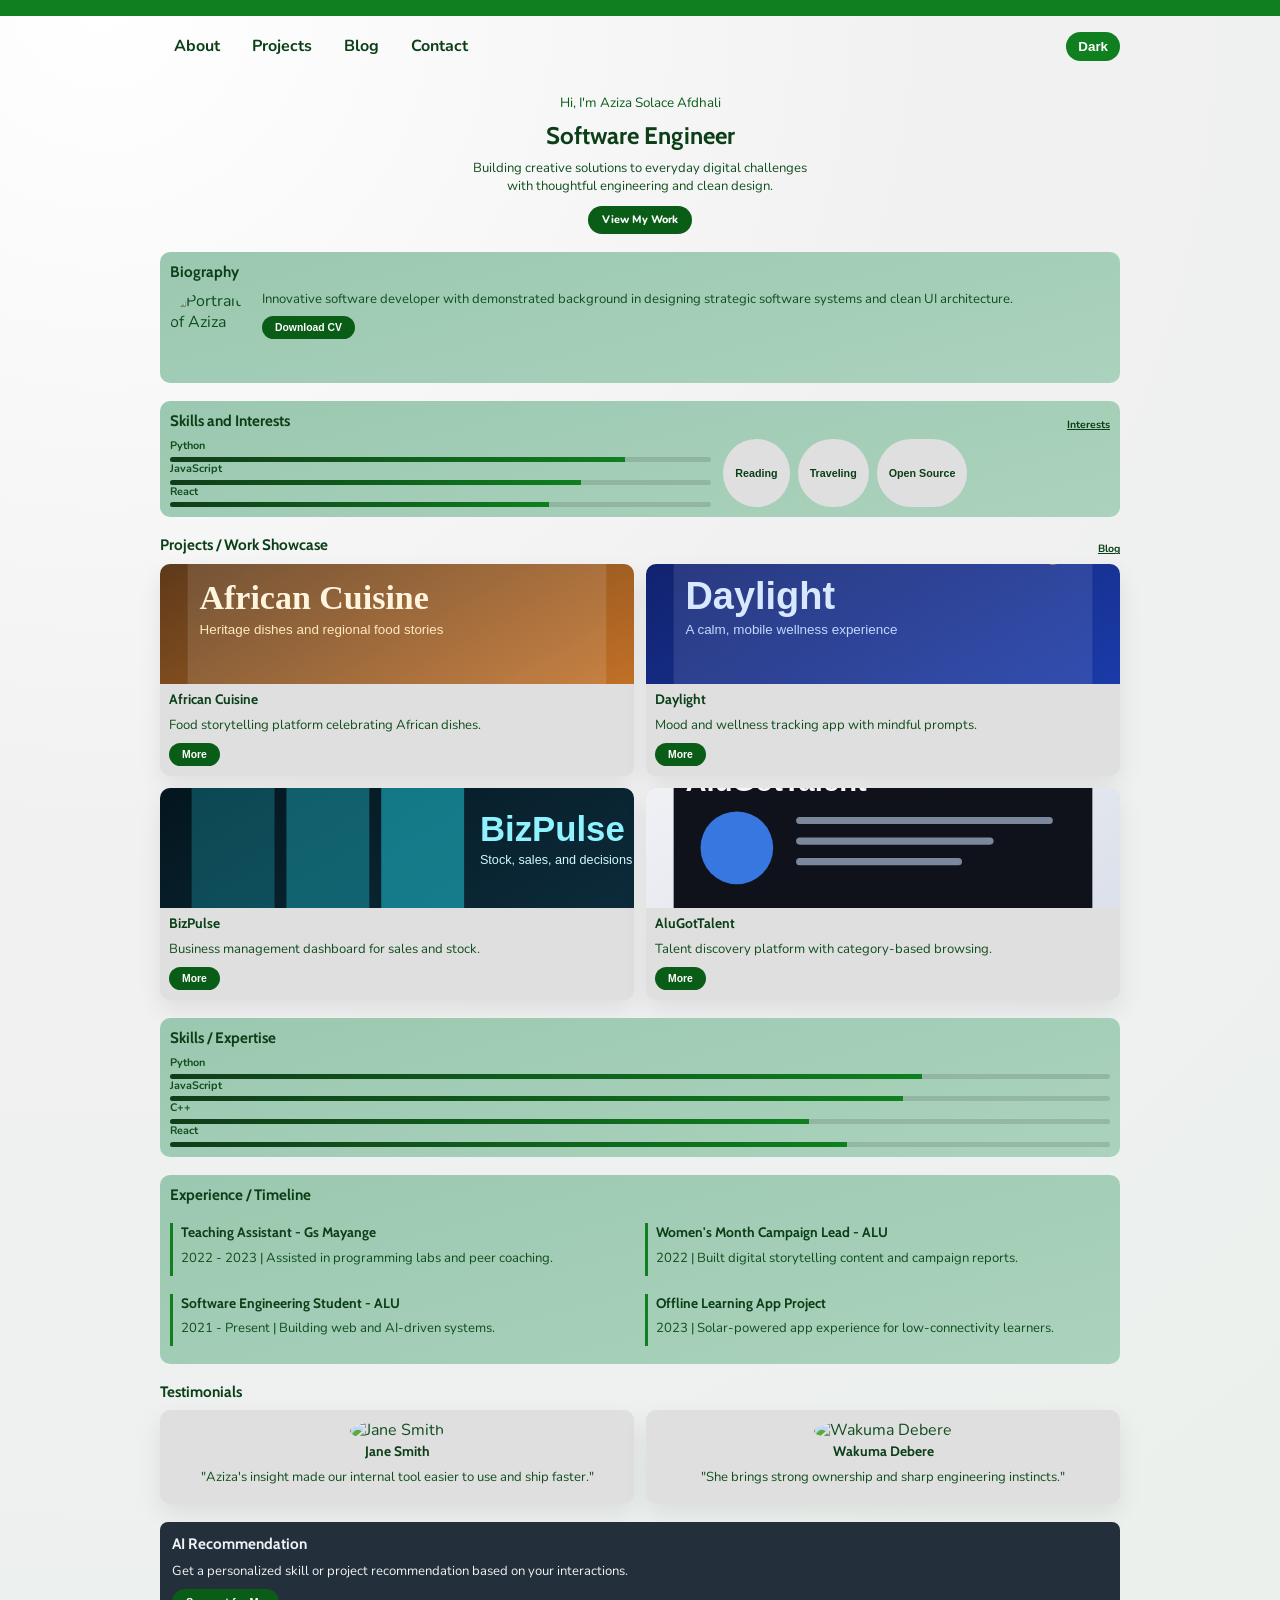
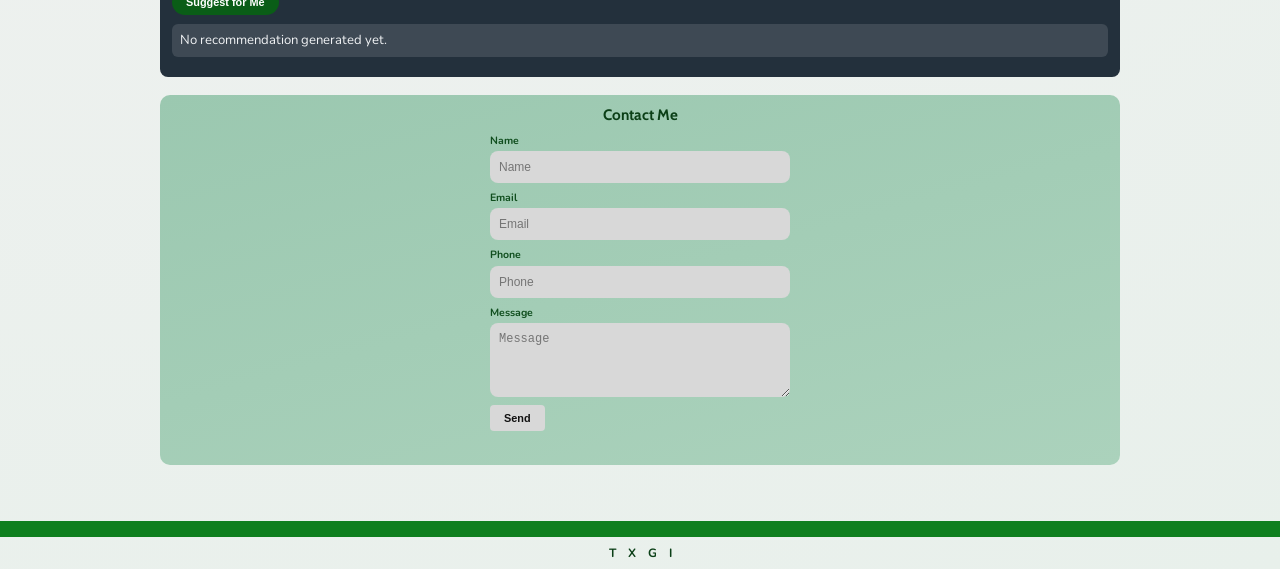
==== index.html @ 81687299 "initial commit" ====
<!DOCTYPE html>
<html lang="en">
<head>
	<meta charset="UTF-8" />
	<meta name="viewport" content="width=device-width, initial-scale=1.0" />
	<meta name="description" content="Aziza Solace Afdhali - software engineer portfolio with projects, skills, timeline, testimonials and AI recommendations." />
	<meta name="keywords" content="portfolio, software engineer, projects, web developer, AI recommendation" />
	<meta name="author" content="Aziza Solace Afdhali" />
	<title>Aziza Solace Afdhali | Portfolio</title>
	<link rel="preconnect" href="https://fonts.googleapis.com" />
	<link rel="preconnect" href="https://fonts.gstatic.com" crossorigin />
	<link href="https://fonts.googleapis.com/css2?family=Nunito:wght@400;600;700;800&family=Cabin:wght@500;600;700&display=swap" rel="stylesheet" />
	<link rel="stylesheet" href="style.css" />
</head>
<body>
	<a class="skip-link" href="#main-content">Skip to main content</a>

	<header class="top-header" id="top">
		<div class="top-header__bar"></div>
		<div class="top-header__controls container">
			<button class="menu-button" id="menuButton" aria-label="Open navigation menu">
				<span></span><span></span><span></span>
			</button>

			<nav class="site-nav" id="siteNav" aria-label="Primary navigation">
				<a href="#about">About</a>
				<a href="#projects">Projects</a>
				<a href="blog.html">Blog</a>
				<a href="#contact">Contact</a>
			</nav>

			<button class="theme-toggle" id="themeToggle" aria-label="Toggle dark and light mode">Theme</button>
		</div>
	</header>

	<main id="main-content" class="container page-content">
		<section class="hero reveal" id="about" aria-labelledby="hero-title">
			<p class="hero__intro">Hi, I'm Aziza Solace Afdhali</p>
			<h1 id="hero-title">Software Engineer</h1>
			<p class="hero__description">Building creative solutions to everyday digital challenges with thoughtful engineering and clean design.</p>
			<a href="#projects" class="pill-btn">View My Work</a>
		</section>

		<section class="bio-card reveal" aria-labelledby="bio-title">
			<h2 id="bio-title">Biography</h2>
			<div class="bio-card__content">
				<img src="https://images.unsplash.com/photo-1534528741775-53994a69daeb?auto=format&fit=crop&w=220&q=70" width="82" height="82" loading="lazy" alt="Portrait of Aziza" />
				<div>
					<p>Innovative software developer with demonstrated background in designing strategic software systems and clean UI architecture.</p>
					<button class="pill-btn small">Download CV</button>
				</div>
			</div>
		</section>

		<section class="skills-interests reveal" aria-labelledby="skills-title">
			<div class="section-head">
				<h2 id="skills-title">Skills and Interests</h2>
				<a href="#ai-recommendation">Interests</a>
			</div>
			<div class="columns">
				<div class="skills-list">
					<article class="skill-row">
						<p>Python</p>
						<div class="bar"><span style="width: 84%"></span></div>
					</article>
					<article class="skill-row">
						<p>JavaScript</p>
						<div class="bar"><span style="width: 76%"></span></div>
					</article>
					<article class="skill-row">
						<p>React</p>
						<div class="bar"><span style="width: 70%"></span></div>
					</article>
				</div>
				<div class="interest-chips" id="interestChips">
					<button class="chip" data-interest="Reading">Reading</button>
					<button class="chip" data-interest="Traveling">Traveling</button>
					<button class="chip" data-interest="Open Source">Open Source</button>
				</div>
			</div>
		</section>

		<section class="projects reveal" id="projects" aria-labelledby="projects-title">
			<div class="section-head">
				<h2 id="projects-title">Projects / Work Showcase</h2>
				<a href="blog.html">Blog</a>
			</div>

			<div class="project-grid">
				<article class="project-card" data-project="African Cuisine" data-stack="HTML, CSS, Embedded Media" data-detail="A culturally rich food discovery experience with featured dishes, regional stories, and video-guided cooking content.">
					<img src="images/african-cuisine.svg" loading="lazy" width="420" height="210" alt="African Cuisine project preview" />
					<h3>African Cuisine</h3>
					<p>Food storytelling platform celebrating African dishes.</p>
					<button class="pill-btn small details-trigger">More</button>
				</article>

				<article class="project-card" data-project="Daylight" data-stack="Flutter, Mobile UI, Wellness" data-detail="A mental wellness mobile experience with mood check-ins, guided breathing tips, and calming habit prompts.">
					<img src="images/daylight.svg" loading="lazy" width="420" height="210" alt="Daylight project preview" />
					<h3>Daylight</h3>
					<p>Mood and wellness tracking app with mindful prompts.</p>
					<button class="pill-btn small details-trigger">More</button>
				</article>

				<article class="project-card" data-project="BizPulse" data-stack="React, Dashboard UX, Business Insights" data-detail="A smart operations dashboard for stock, sales, and performance decisions with a bold conversational interface.">
					<img src="images/bizpulse.svg" loading="lazy" width="420" height="210" alt="BizPulse project preview" />
					<h3>BizPulse</h3>
					<p>Business management dashboard for sales and stock.</p>
					<button class="pill-btn small details-trigger">More</button>
				</article>

				<article class="project-card" data-project="AluGotTalent" data-stack="JavaScript, Community Platform, Media" data-detail="A talent showcase web app for discovering performers, filtering by category, and managing participant highlights.">
					<img src="images/alugottalent.svg" loading="lazy" width="420" height="210" alt="AluGotTalent project preview" />
					<h3>AluGotTalent</h3>
					<p>Talent discovery platform with category-based browsing.</p>
					<button class="pill-btn small details-trigger">More</button>
				</article>
			</div>
		</section>

		<section class="skills-interests reveal" aria-labelledby="expertise-title">
			<h2 id="expertise-title">Skills / Expertise</h2>
			<div class="skills-list compact">
				<article class="skill-row"><p>Python</p><div class="bar"><span style="width: 80%"></span></div></article>
				<article class="skill-row"><p>JavaScript</p><div class="bar"><span style="width: 78%"></span></div></article>
				<article class="skill-row"><p>C++</p><div class="bar"><span style="width: 68%"></span></div></article>
				<article class="skill-row"><p>React</p><div class="bar"><span style="width: 72%"></span></div></article>
			</div>
		</section>

		<section class="timeline reveal" aria-labelledby="timeline-title">
			<div class="section-head">
				<h2 id="timeline-title">Experience / Timeline</h2>
			</div>
			<article>
				<h3>Teaching Assistant - Gs Mayange</h3>
				<p>2022 - 2023 | Assisted in programming labs and peer coaching.</p>
			</article>
			<article>
				<h3>Women's Month Campaign Lead - ALU</h3>
				<p>2022 | Built digital storytelling content and campaign reports.</p>
			</article>
			<article>
				<h3>Software Engineering Student - ALU</h3>
				<p>2021 - Present | Building web and AI-driven systems.</p>
			</article>
			<article>
				<h3>Offline Learning App Project</h3>
				<p>2023 | Solar-powered app experience for low-connectivity learners.</p>
			</article>
		</section>

		<section class="testimonials reveal" aria-labelledby="testimonials-title">
			<div class="section-head">
				<h2 id="testimonials-title">Testimonials</h2>
			</div>
			<div class="testimonial-grid">
				<article class="testimonial-card">
					<img src="https://images.unsplash.com/photo-1544005313-94ddf0286df2?auto=format&fit=crop&w=110&q=70" width="68" height="68" loading="lazy" alt="Jane Smith" />
					<h3>Jane Smith</h3>
					<p>"Aziza's insight made our internal tool easier to use and ship faster."</p>
				</article>
				<article class="testimonial-card">
					<img src="https://images.unsplash.com/photo-1500648767791-00dcc994a43e?auto=format&fit=crop&w=110&q=70" width="68" height="68" loading="lazy" alt="Wakuma Debere" />
					<h3>Wakuma Debere</h3>
					<p>"She brings strong ownership and sharp engineering instincts."</p>
				</article>
			</div>
		</section>

		<section class="ai-box reveal" id="ai-recommendation" aria-labelledby="ai-title">
			<h2 id="ai-title">AI Recommendation</h2>
			<p>Get a personalized skill or project recommendation based on your interactions.</p>
			<button class="pill-btn" id="aiSuggestBtn">Suggest for Me</button>
			<p id="aiOutput" class="ai-output" aria-live="polite">No recommendation generated yet.</p>
		</section>

		<section class="contact reveal" id="contact" aria-labelledby="contact-title">
			<h2 id="contact-title">Contact Me</h2>
			<form class="contact-form" id="contactForm" novalidate>
				<label>
					<span>Name</span>
					<input type="text" name="name" placeholder="Name" required />
				</label>
				<label>
					<span>Email</span>
					<input type="email" name="email" placeholder="Email" required />
				</label>
				<label>
					<span>Phone</span>
					<input type="tel" name="phone" placeholder="Phone" required />
				</label>
				<label>
					<span>Message</span>
					<textarea name="message" rows="4" placeholder="Message" required></textarea>
				</label>
				<button type="submit" class="pill-btn send">Send</button>
				<p class="form-feedback" id="formFeedback" aria-live="polite"></p>
			</form>
		</section>
	</main>

	<footer class="site-footer">
		<div class="site-footer__bar"></div>
		<div class="site-footer__links" aria-label="Social links">
			<a href="#" aria-label="TikTok">T</a>
			<a href="#" aria-label="X">X</a>
			<a href="#" aria-label="GitHub">G</a>
			<a href="#" aria-label="Instagram">I</a>
		</div>
	</footer>

	<dialog id="projectModal" class="project-modal" aria-labelledby="modalTitle">
		<button id="closeModal" class="close-modal" aria-label="Close details">Close</button>
		<h3 id="modalTitle"></h3>
		<p id="modalStack"></p>
		<p id="modalDetail"></p>
	</dialog>

	<script src="script.js" defer></script>
</body>
</html>
---- style.css ----
:root {
	--bg: #f1f1f1;
	--panel: #9bc8b0;
	--panel-soft: #dfdfdf;
	--text: #104e1e;
	--text-strong: #0b3f17;
	--brand: #0f7f1f;
	--brand-dark: #0a5d17;
	--line: #c4c4c4;
	--shadow: 0 10px 24px rgba(0, 0, 0, 0.08);
}

body[data-theme="dark"] {
	--bg: #16211b;
	--panel: #234534;
	--panel-soft: #1f2d25;
	--text: #cce8d6;
	--text-strong: #edfff3;
	--brand: #43bb5a;
	--brand-dark: #2a9540;
	--line: #436050;
	--shadow: 0 12px 28px rgba(0, 0, 0, 0.45);
}

* {
	box-sizing: border-box;
}

html,
body {
	margin: 0;
	padding: 0;
}

body {
	font-family: "Nunito", sans-serif;
	background: radial-gradient(circle at 8% 0%, #ffffff 0%, var(--bg) 34%, #e8f0eb 100%);
	color: var(--text);
	line-height: 1.35;
	min-height: 100vh;
}

.container {
	width: min(100%, 980px);
	margin: 0 auto;
	padding: 0 10px;
}

.skip-link {
	position: absolute;
	top: -40px;
	left: 10px;
	background: #fff;
	color: #000;
	padding: 8px;
	z-index: 20;
}

.skip-link:focus {
	top: 10px;
}

.top-header__bar,
.site-footer__bar {
	height: 16px;
	background: var(--brand);
}

.top-header__controls {
	display: flex;
	align-items: center;
	justify-content: space-between;
	padding-top: 6px;
}

.menu-button {
	background: transparent;
	border: 0;
	cursor: pointer;
	padding: 6px;
}

.menu-button span {
	display: block;
	width: 16px;
	height: 2px;
	background: var(--text-strong);
	margin: 3px 0;
	transition: transform 220ms ease;
}

.site-nav {
	position: absolute;
	top: 52px;
	left: 10px;
	display: grid;
	background: var(--panel-soft);
	border-radius: 10px;
	box-shadow: var(--shadow);
	overflow: hidden;
	transform: scaleY(0);
	transform-origin: top;
	opacity: 0;
	transition: 220ms ease;
	z-index: 10;
}

.site-nav.open {
	transform: scaleY(1);
	opacity: 1;
}

.site-nav a {
	color: var(--text-strong);
	text-decoration: none;
	padding: 10px 14px;
	font-weight: 700;
}

.site-nav a:hover {
	background: rgba(15, 127, 31, 0.15);
}

.theme-toggle {
	border: 0;
	background: var(--brand);
	color: #fff;
	border-radius: 999px;
	padding: 7px 12px;
	font-weight: 700;
	cursor: pointer;
}

.page-content {
	padding: 14px 10px 20px;
}

.hero,
.bio-card,
.skills-interests,
.projects,
.timeline,
.testimonials,
.ai-box,
.contact,
.blog-list,
.code-block,
.comment-area {
	margin-bottom: 18px;
}

h1,
h2,
h3 {
	font-family: "Cabin", sans-serif;
	margin: 0 0 8px;
	color: var(--text-strong);
}

h1 {
	font-size: 1.2rem;
	text-align: center;
}

h2 {
	font-size: 0.95rem;
}

h3 {
	font-size: 0.86rem;
}

p {
	margin: 0 0 8px;
	font-size: 0.74rem;
}

.hero {
	text-align: center;
	margin-top: 12px;
}

.hero__intro {
	color: var(--brand-dark);
	font-size: 0.84rem;
}

.hero__description {
	max-width: 360px;
	margin: 0 auto 10px;
}

.pill-btn {
	border: 0;
	background: var(--brand-dark);
	color: #fff;
	border-radius: 999px;
	padding: 7px 14px;
	font-size: 0.68rem;
	font-weight: 800;
	text-decoration: none;
	display: inline-flex;
	cursor: pointer;
	transition: transform 180ms ease, background-color 180ms ease;
}

.pill-btn.small {
	padding: 6px 13px;
	font-size: 0.65rem;
}

.pill-btn:hover {
	transform: translateY(-2px);
	background: var(--brand);
}

.bio-card,
.skills-interests,
.timeline,
.contact {
	background: linear-gradient(165deg, var(--panel) 0%, #abd2bc 100%);
	border-radius: 10px;
	padding: 10px;
}

.bio-card__content {
	display: grid;
	grid-template-columns: 82px 1fr;
	gap: 10px;
}

.bio-card img {
	border-radius: 50%;
	object-fit: cover;
}

.section-head {
	display: flex;
	justify-content: space-between;
	align-items: center;
	gap: 8px;
}

.section-head a {
	color: var(--text-strong);
	font-size: 0.66rem;
	font-weight: 700;
}

.columns {
	display: grid;
	gap: 12px;
}

.skill-row p {
	margin-bottom: 3px;
	font-size: 0.68rem;
	font-weight: 700;
}

.bar {
	width: 100%;
	height: 5px;
	border-radius: 20px;
	background: rgba(0, 0, 0, 0.12);
	overflow: hidden;
}

.bar span {
	display: block;
	height: 100%;
	background: linear-gradient(90deg, #113d1a 0%, var(--brand) 100%);
}

.interest-chips {
	display: flex;
	flex-wrap: wrap;
	gap: 8px;
}

.chip {
	border: 0;
	border-radius: 999px;
	padding: 6px 12px;
	background: var(--panel-soft);
	color: var(--text-strong);
	font-weight: 700;
	font-size: 0.67rem;
	cursor: pointer;
}

.chip.active,
.chip:hover {
	background: var(--brand);
	color: #fff;
}

.project-grid,
.testimonial-grid {
	display: grid;
	gap: 12px;
}

.project-card,
.testimonial-card,
.blog-card {
	background: var(--panel-soft);
	border-radius: 10px;
	box-shadow: var(--shadow);
	overflow: hidden;
	transition: transform 190ms ease, box-shadow 190ms ease;
}

.project-card:hover,
.testimonial-card:hover,
.blog-card:hover {
	transform: translateY(-4px);
	box-shadow: 0 14px 24px rgba(0, 0, 0, 0.15);
}

.project-card img,
.blog-card img {
	width: 100%;
	height: 120px;
	object-fit: cover;
}

.project-card h3,
.project-card p,
.project-card .details-trigger,
.testimonial-card h3,
.testimonial-card p,
.blog-card h2,
.blog-card p,
.blog-card small,
.blog-card button {
	margin-left: 9px;
	margin-right: 9px;
}

.project-card .details-trigger,
.blog-card button {
	margin-bottom: 10px;
}

.timeline article {
	border-left: 3px solid var(--brand);
	padding-left: 8px;
	margin-bottom: 8px;
}

.testimonial-card {
	text-align: center;
	padding: 10px;
}

.testimonial-card img {
	border-radius: 50%;
	object-fit: cover;
}

.ai-box {
	background: #23303c;
	color: #f4f5f6;
	border-radius: 8px;
	padding: 12px;
}

.ai-box h2,
.ai-box p {
	color: #f0f2f4;
}

.ai-output {
	margin-top: 9px;
	padding: 8px;
	background: rgba(255, 255, 255, 0.12);
	border-radius: 6px;
}

.contact h2 {
	text-align: center;
}

.contact-form {
	width: min(100%, 300px);
	margin: 0 auto;
}

.contact-form label {
	display: grid;
	gap: 3px;
	margin-bottom: 8px;
}

.contact-form span {
	font-size: 0.66rem;
	font-weight: 700;
}

.contact-form input,
.contact-form textarea,
.comment-area textarea {
	border: 0;
	border-radius: 8px;
	background: #d8d8d8;
	color: #223;
	padding: 9px;
	font-size: 0.75rem;
}

.contact-form .send {
	background: #d8d8d8;
	color: #111;
	border-radius: 4px;
	justify-self: center;
}

.form-feedback {
	font-size: 0.68rem;
	text-align: center;
	min-height: 16px;
}

.site-footer {
	margin-top: 8px;
}

.site-footer__links {
	display: flex;
	justify-content: center;
	gap: 12px;
	padding: 8px;
}

.site-footer__links a {
	color: var(--text-strong);
	text-decoration: none;
	font-weight: 700;
	font-size: 0.75rem;
}

.project-modal {
	border: 0;
	border-radius: 10px;
	width: min(90vw, 420px);
	padding: 16px;
	color: #193023;
}

.project-modal::backdrop {
	background: rgba(0, 0, 0, 0.5);
	backdrop-filter: blur(2px);
}

.close-modal {
	border: 0;
	border-radius: 999px;
	padding: 6px 10px;
	background: var(--brand);
	color: #fff;
	cursor: pointer;
	margin-bottom: 10px;
}

.reveal {
	opacity: 0;
	transform: translateY(16px);
	transition: opacity 500ms ease, transform 500ms ease;
}

.reveal.visible {
	opacity: 1;
	transform: translateY(0);
}

.blog-main h1 {
	margin: 8px 0 12px;
	color: var(--brand-dark);
}

.blog-card {
	display: grid;
	grid-template-columns: 76px 1fr;
	align-items: center;
	gap: 8px;
	padding: 6px;
}

.blog-card img {
	height: 76px;
	border-radius: 6px;
}

.blog-card h2 {
	font-size: 0.98rem;
	margin: 0 0 4px;
}

.blog-card small {
	display: block;
	margin-bottom: 6px;
}

.code-block {
	background: #23303c;
	color: #e9eef3;
	border-radius: 6px;
	padding: 12px;
	text-align: center;
}

.comment-area textarea {
	width: 100%;
	background: #97c99f;
}

.visually-hidden {
	position: absolute;
	width: 1px;
	height: 1px;
	margin: -1px;
	border: 0;
	padding: 0;
	clip: rect(0 0 0 0);
	overflow: hidden;
}

@media (min-width: 700px) {
	.top-header__controls {
		padding-top: 10px;
	}

	.menu-button {
		display: none;
	}

	.site-nav {
		position: static;
		display: flex;
		gap: 4px;
		transform: none;
		opacity: 1;
		box-shadow: none;
		background: transparent;
	}

	.columns {
		grid-template-columns: 1.4fr 1fr;
	}

	.project-grid,
	.testimonial-grid {
		grid-template-columns: repeat(2, minmax(0, 1fr));
	}

	.timeline {
		display: grid;
		grid-template-columns: repeat(2, minmax(0, 1fr));
		gap: 10px;
	}

	.timeline .section-head {
		grid-column: 1 / -1;
	}

	.blog-card {
		grid-template-columns: 140px 1fr;
		gap: 14px;
	}

	.blog-card img {
		height: 110px;
	}
}

@media (min-width: 1020px) {
	h1 {
		font-size: 1.5rem;
	}

	p {
		font-size: 0.82rem;
	}

	.page-content {
		padding-bottom: 30px;
	}
}
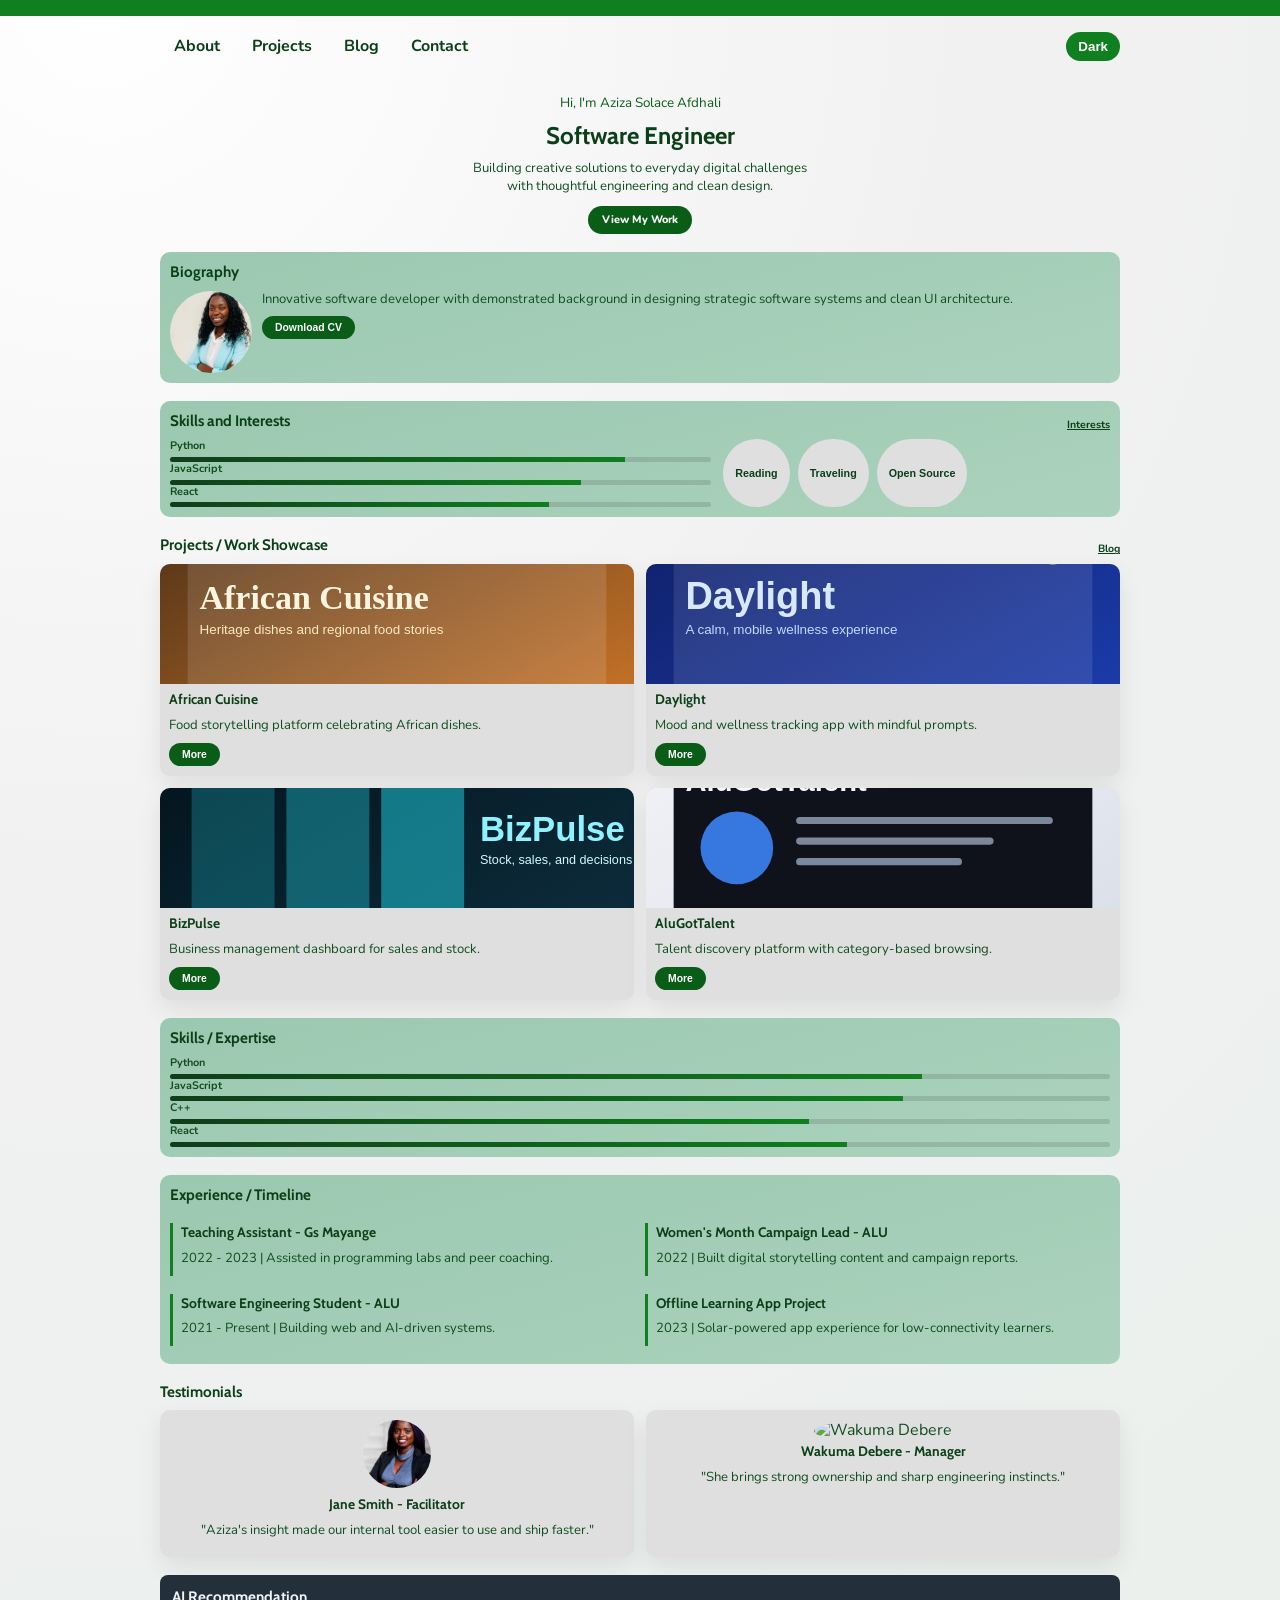
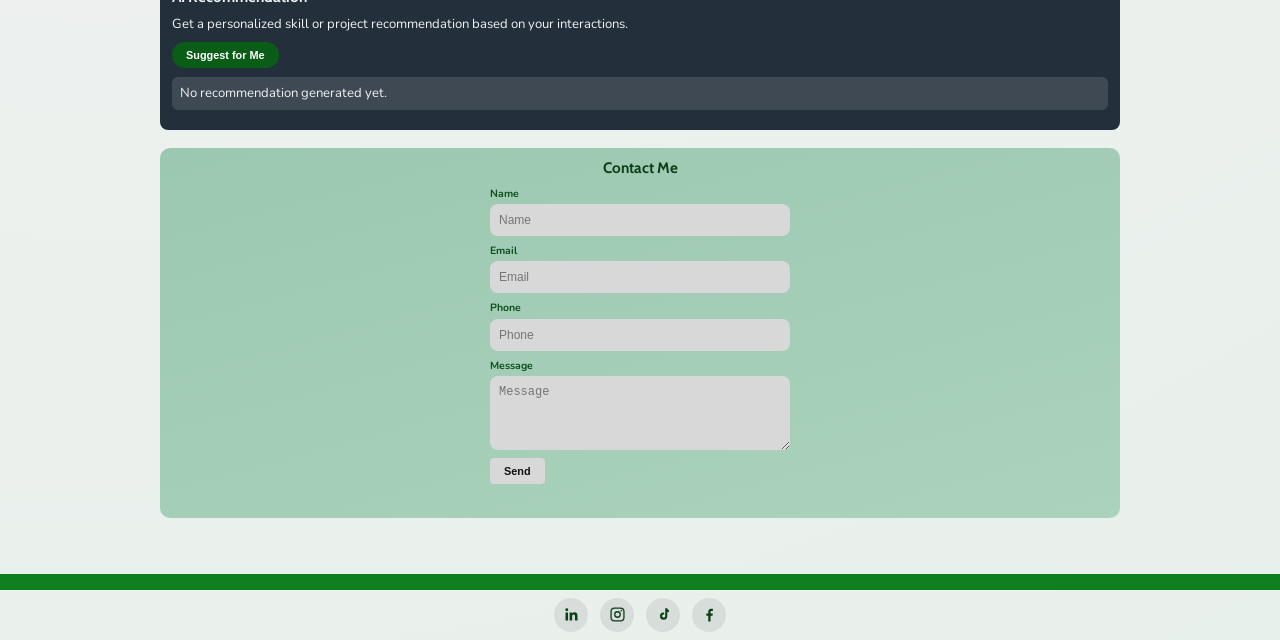
==== commit cfb96256: "added social medias links" ====
--- a/index.html
+++ b/index.html
@@ -44,7 +44,7 @@
 		<section class="bio-card reveal" aria-labelledby="bio-title">
 			<h2 id="bio-title">Biography</h2>
 			<div class="bio-card__content">
-				<img src="https://images.unsplash.com/photo-1534528741775-53994a69daeb?auto=format&fit=crop&w=220&q=70" width="82" height="82" loading="lazy" alt="Portrait of Aziza" />
+				<img src="images/image1.png" width="82" height="82" loading="lazy" alt="Portrait of Aziza" />
 				<div>
 					<p>Innovative software developer with demonstrated background in designing strategic software systems and clean UI architecture.</p>
 					<button class="pill-btn small">Download CV</button>
@@ -155,13 +155,13 @@
 			</div>
 			<div class="testimonial-grid">
 				<article class="testimonial-card">
-					<img src="https://images.unsplash.com/photo-1544005313-94ddf0286df2?auto=format&fit=crop&w=110&q=70" width="68" height="68" loading="lazy" alt="Jane Smith" />
-					<h3>Jane Smith</h3>
+					<img src="images/image.png" width="68" height="68" loading="lazy" alt="Jane Smith" />
+					<h3>Jane Smith - Facilitator</h3>
 					<p>"Aziza's insight made our internal tool easier to use and ship faster."</p>
 				</article>
 				<article class="testimonial-card">
 					<img src="https://images.unsplash.com/photo-1500648767791-00dcc994a43e?auto=format&fit=crop&w=110&q=70" width="68" height="68" loading="lazy" alt="Wakuma Debere" />
-					<h3>Wakuma Debere</h3>
+					<h3>Wakuma Debere - Manager</h3>
 					<p>"She brings strong ownership and sharp engineering instincts."</p>
 				</article>
 			</div>
@@ -202,10 +202,28 @@
 	<footer class="site-footer">
 		<div class="site-footer__bar"></div>
 		<div class="site-footer__links" aria-label="Social links">
-			<a href="#" aria-label="TikTok">T</a>
-			<a href="#" aria-label="X">X</a>
-			<a href="#" aria-label="GitHub">G</a>
-			<a href="#" aria-label="Instagram">I</a>
+			<a href="https://www.linkedin.com" target="_blank" rel="noopener noreferrer" aria-label="LinkedIn">
+				<svg viewBox="0 0 24 24" aria-hidden="true" focusable="false">
+					<path d="M20.45 20.45h-3.56v-5.57c0-1.33-.03-3.03-1.85-3.03-1.85 0-2.13 1.44-2.13 2.93v5.67H9.35V9h3.41v1.56h.05c.48-.9 1.64-1.85 3.37-1.85 3.61 0 4.27 2.38 4.27 5.48v6.26zM5.34 7.43a2.07 2.07 0 1 1 0-4.14 2.07 2.07 0 0 1 0 4.14zM7.12 20.45H3.56V9h3.56v11.45z"/>
+				</svg>
+			</a>
+			<a href="https://www.instagram.com" target="_blank" rel="noopener noreferrer" aria-label="Instagram">
+				<svg viewBox="0 0 24 24" aria-hidden="true" focusable="false">
+					<path d="M7.75 2h8.5A5.76 5.76 0 0 1 22 7.75v8.5A5.76 5.76 0 0 1 16.25 22h-8.5A5.76 5.76 0 0 1 2 16.25v-8.5A5.76 5.76 0 0 1 7.75 2zm0 1.8A3.95 3.95 0 0 0 3.8 7.75v8.5a3.95 3.95 0 0 0 3.95 3.95h8.5a3.95 3.95 0 0 0 3.95-3.95v-8.5a3.95 3.95 0 0 0-3.95-3.95h-8.5z"/>
+					<path d="M12 7.23A4.77 4.77 0 1 1 7.23 12 4.78 4.78 0 0 1 12 7.23zm0 1.8A2.97 2.97 0 1 0 14.97 12 2.97 2.97 0 0 0 12 9.03z"/>
+					<circle cx="17.45" cy="6.55" r="1.1"/>
+				</svg>
+			</a>
+			<a href="https://www.tiktok.com" target="_blank" rel="noopener noreferrer" aria-label="TikTok">
+				<svg viewBox="0 0 24 24" aria-hidden="true" focusable="false">
+					<path d="M14.43 3h2.92c.24 1.39 1.06 2.41 2.45 2.91v2.95a6.33 6.33 0 0 1-2.43-.74v6.07a5.19 5.19 0 1 1-5.19-5.19c.25 0 .5.02.74.05v3.02a2.2 2.2 0 1 0 1.51 2.08V3z"/>
+				</svg>
+			</a>
+			<a href="https://www.facebook.com" target="_blank" rel="noopener noreferrer" aria-label="Facebook">
+				<svg viewBox="0 0 24 24" aria-hidden="true" focusable="false">
+					<path d="M13.5 22v-8.25h2.77l.41-3.22H13.5V8.47c0-.93.26-1.56 1.59-1.56h1.7V4.03c-.29-.04-1.29-.12-2.45-.12-2.42 0-4.08 1.48-4.08 4.2v2.42H7.5v3.22h2.76V22h3.24z"/>
+				</svg>
+			</a>
 		</div>
 	</footer>
 
--- a/style.css
+++ b/style.css
@@ -434,10 +434,27 @@
 }
 
 .site-footer__links a {
+	display: inline-flex;
+	align-items: center;
+	justify-content: center;
+	width: 34px;
+	height: 34px;
+	border-radius: 999px;
+	background: rgba(0, 0, 0, 0.08);
 	color: var(--text-strong);
 	text-decoration: none;
-	font-weight: 700;
-	font-size: 0.75rem;
+	transition: background-color 180ms ease, transform 180ms ease;
+}
+
+.site-footer__links a:hover {
+	background: rgba(0, 0, 0, 0.16);
+	transform: translateY(-1px);
+}
+
+.site-footer__links svg {
+	width: 17px;
+	height: 17px;
+	fill: currentColor;
 }
 
 .project-modal {
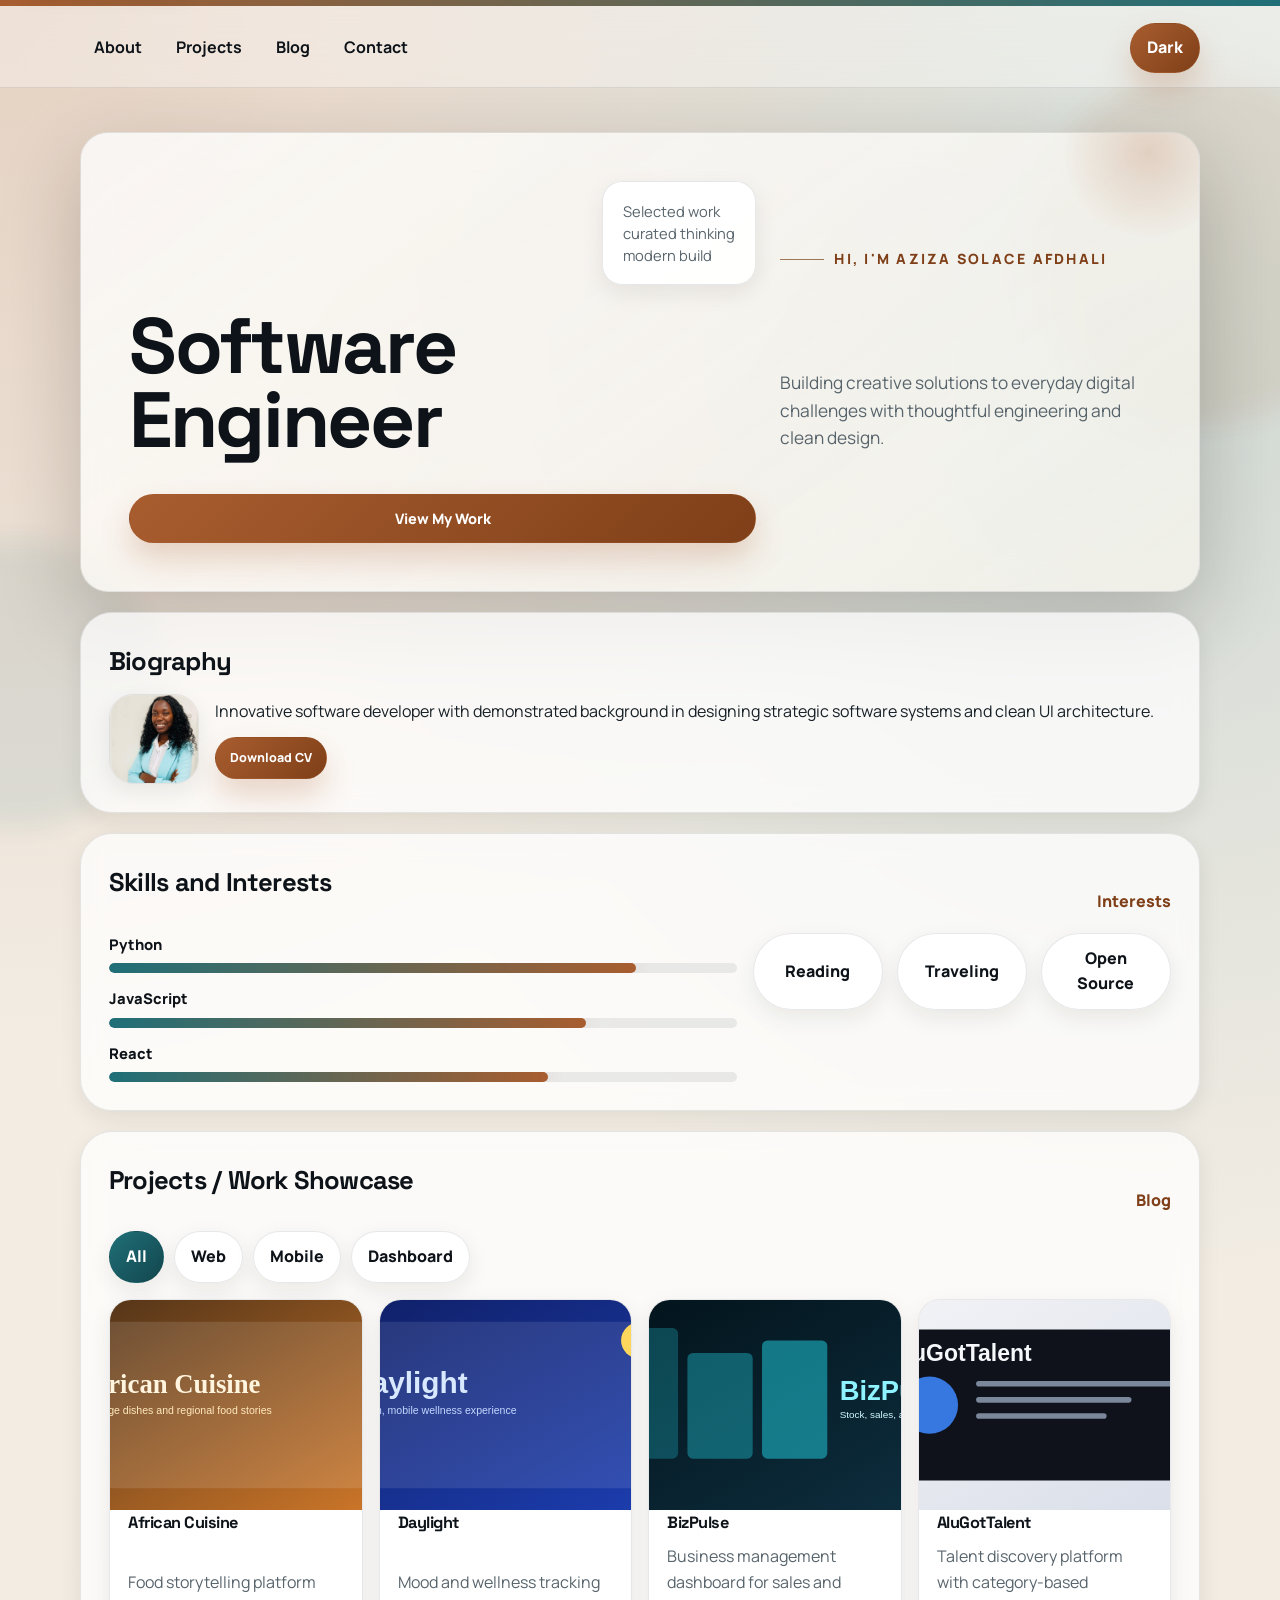
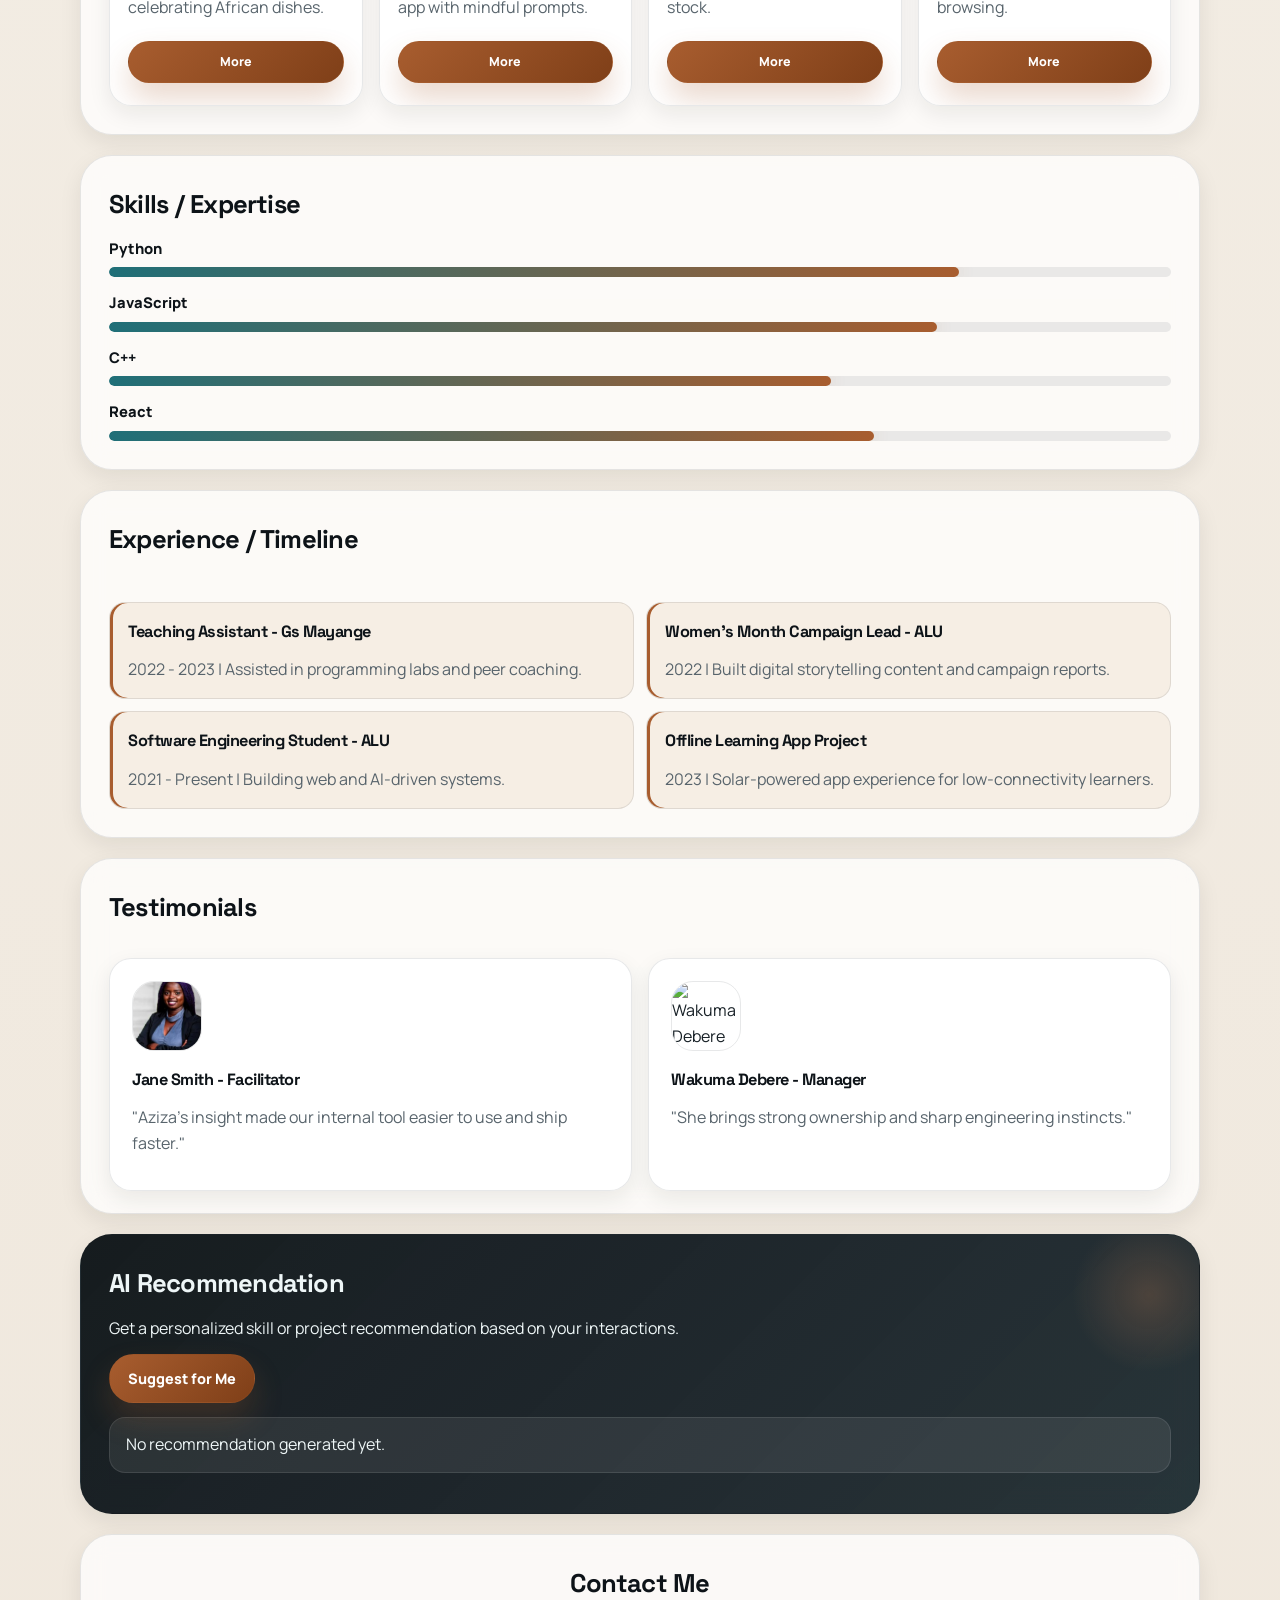
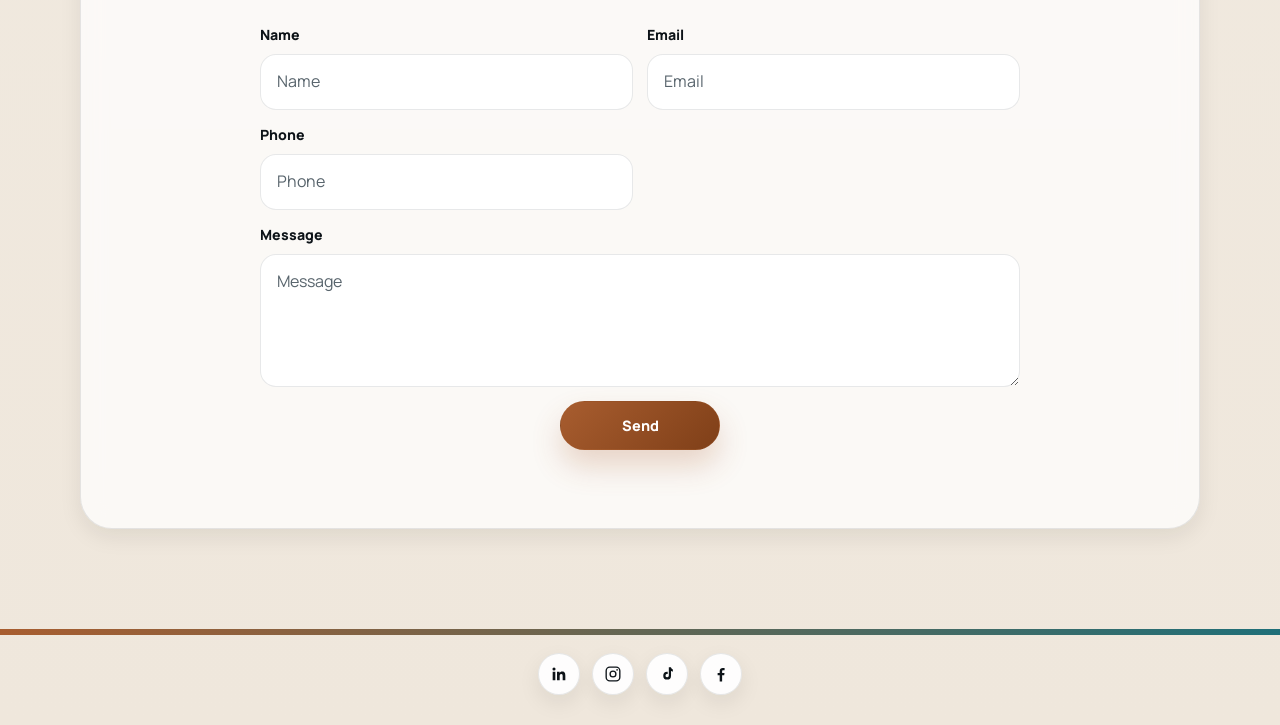
==== commit 9206769e: "polished portifolio" ====
--- a/index.html
+++ b/index.html
@@ -9,7 +9,7 @@
 	<title>Aziza Solace Afdhali | Portfolio</title>
 	<link rel="preconnect" href="https://fonts.googleapis.com" />
 	<link rel="preconnect" href="https://fonts.gstatic.com" crossorigin />
-	<link href="https://fonts.googleapis.com/css2?family=Nunito:wght@400;600;700;800&family=Cabin:wght@500;600;700&display=swap" rel="stylesheet" />
+	<link href="https://fonts.googleapis.com/css2?family=Manrope:wght@400;500;600;700;800&family=Space+Grotesk:wght@500;600;700&display=swap" rel="stylesheet" />
 	<link rel="stylesheet" href="style.css" />
 </head>
 <body>
@@ -17,6 +17,7 @@
 
 	<header class="top-header" id="top">
 		<div class="top-header__bar"></div>
+		<div class="scroll-progress" id="scrollProgress" aria-hidden="true"></div>
 		<div class="top-header__controls container">
 			<button class="menu-button" id="menuButton" aria-label="Open navigation menu">
 				<span></span><span></span><span></span>
@@ -85,30 +86,36 @@
 				<h2 id="projects-title">Projects / Work Showcase</h2>
 				<a href="blog.html">Blog</a>
 			</div>
+			<div class="project-filters" id="projectFilters" aria-label="Filter projects">
+				<button type="button" class="chip active" data-filter="all">All</button>
+				<button type="button" class="chip" data-filter="web">Web</button>
+				<button type="button" class="chip" data-filter="mobile">Mobile</button>
+				<button type="button" class="chip" data-filter="dashboard">Dashboard</button>
+			</div>
 
 			<div class="project-grid">
-				<article class="project-card" data-project="African Cuisine" data-stack="HTML, CSS, Embedded Media" data-detail="A culturally rich food discovery experience with featured dishes, regional stories, and video-guided cooking content.">
+				<article class="project-card" data-category="web" data-project="African Cuisine" data-stack="HTML, CSS, Embedded Media" data-detail="A culturally rich food discovery experience with featured dishes, regional stories, and video-guided cooking content.">
 					<img src="images/african-cuisine.svg" loading="lazy" width="420" height="210" alt="African Cuisine project preview" />
 					<h3>African Cuisine</h3>
 					<p>Food storytelling platform celebrating African dishes.</p>
 					<button class="pill-btn small details-trigger">More</button>
 				</article>
 
-				<article class="project-card" data-project="Daylight" data-stack="Flutter, Mobile UI, Wellness" data-detail="A mental wellness mobile experience with mood check-ins, guided breathing tips, and calming habit prompts.">
+				<article class="project-card" data-category="mobile" data-project="Daylight" data-stack="Flutter, Mobile UI, Wellness" data-detail="A mental wellness mobile experience with mood check-ins, guided breathing tips, and calming habit prompts.">
 					<img src="images/daylight.svg" loading="lazy" width="420" height="210" alt="Daylight project preview" />
 					<h3>Daylight</h3>
 					<p>Mood and wellness tracking app with mindful prompts.</p>
 					<button class="pill-btn small details-trigger">More</button>
 				</article>
 
-				<article class="project-card" data-project="BizPulse" data-stack="React, Dashboard UX, Business Insights" data-detail="A smart operations dashboard for stock, sales, and performance decisions with a bold conversational interface.">
+				<article class="project-card" data-category="dashboard" data-project="BizPulse" data-stack="React, Dashboard UX, Business Insights" data-detail="A smart operations dashboard for stock, sales, and performance decisions with a bold conversational interface.">
 					<img src="images/bizpulse.svg" loading="lazy" width="420" height="210" alt="BizPulse project preview" />
 					<h3>BizPulse</h3>
 					<p>Business management dashboard for sales and stock.</p>
 					<button class="pill-btn small details-trigger">More</button>
 				</article>
 
-				<article class="project-card" data-project="AluGotTalent" data-stack="JavaScript, Community Platform, Media" data-detail="A talent showcase web app for discovering performers, filtering by category, and managing participant highlights.">
+				<article class="project-card" data-category="web" data-project="AluGotTalent" data-stack="JavaScript, Community Platform, Media" data-detail="A talent showcase web app for discovering performers, filtering by category, and managing participant highlights.">
 					<img src="images/alugottalent.svg" loading="lazy" width="420" height="210" alt="AluGotTalent project preview" />
 					<h3>AluGotTalent</h3>
 					<p>Talent discovery platform with category-based browsing.</p>
--- a/style.css
+++ b/style.css
@@ -1,138 +1,289 @@
 :root {
-	--bg: #f1f1f1;
-	--panel: #9bc8b0;
-	--panel-soft: #dfdfdf;
-	--text: #104e1e;
-	--text-strong: #0b3f17;
-	--brand: #0f7f1f;
-	--brand-dark: #0a5d17;
-	--line: #c4c4c4;
-	--shadow: 0 10px 24px rgba(0, 0, 0, 0.08);
+	--bg: #f4efe7;
+	--bg-alt: #efe7dc;
+	--surface: rgba(255, 255, 255, 0.74);
+	--surface-strong: rgba(255, 255, 255, 0.92);
+	--surface-soft: rgba(255, 248, 240, 0.76);
+	--surface-tint: rgba(246, 237, 225, 0.9);
+	--text: #172026;
+	--text-muted: #58646c;
+	--heading: #0d1318;
+	--accent: #a85d2f;
+	--accent-strong: #7f3f18;
+	--accent-secondary: #1f6f78;
+	--accent-secondary-strong: #13464d;
+	--border: rgba(23, 32, 38, 0.1);
+	--border-strong: rgba(23, 32, 38, 0.16);
+	--shadow-sm: 0 8px 22px rgba(26, 20, 14, 0.08);
+	--shadow-md: 0 22px 50px rgba(26, 20, 14, 0.14);
+	--shadow-lg: 0 28px 80px rgba(26, 20, 14, 0.22);
+	--radius-xl: 28px;
+	--radius-lg: 22px;
+	--radius-md: 16px;
+	--radius-sm: 12px;
+	--container: 1120px;
+	--focus: 0 0 0 4px rgba(168, 93, 47, 0.18);
 }
 
 body[data-theme="dark"] {
-	--bg: #16211b;
-	--panel: #234534;
-	--panel-soft: #1f2d25;
-	--text: #cce8d6;
-	--text-strong: #edfff3;
-	--brand: #43bb5a;
-	--brand-dark: #2a9540;
-	--line: #436050;
-	--shadow: 0 12px 28px rgba(0, 0, 0, 0.45);
+	--bg: #0c1114;
+	--bg-alt: #10181c;
+	--surface: rgba(16, 24, 28, 0.76);
+	--surface-strong: rgba(18, 27, 32, 0.92);
+	--surface-soft: rgba(20, 30, 35, 0.8);
+	--surface-tint: rgba(28, 40, 46, 0.92);
+	--text: #d9e4e7;
+	--text-muted: #95a4aa;
+	--heading: #f5fbfc;
+	--accent: #ff9d5c;
+	--accent-strong: #ff7f35;
+	--accent-secondary: #3bb6c0;
+	--accent-secondary-strong: #20828a;
+	--border: rgba(255, 255, 255, 0.08);
+	--border-strong: rgba(255, 255, 255, 0.14);
+	--shadow-sm: 0 10px 26px rgba(0, 0, 0, 0.24);
+	--shadow-md: 0 24px 56px rgba(0, 0, 0, 0.32);
+	--shadow-lg: 0 36px 96px rgba(0, 0, 0, 0.42);
+	--focus: 0 0 0 4px rgba(255, 157, 92, 0.2);
 }
 
 * {
 	box-sizing: border-box;
 }
 
-html,
-body {
+html {
+	scroll-behavior: smooth;
+}
+
+body,
+html {
 	margin: 0;
 	padding: 0;
 }
 
 body {
-	font-family: "Nunito", sans-serif;
-	background: radial-gradient(circle at 8% 0%, #ffffff 0%, var(--bg) 34%, #e8f0eb 100%);
+	font-family: "Manrope", sans-serif;
+	line-height: 1.6;
 	color: var(--text);
-	line-height: 1.35;
 	min-height: 100vh;
+	background:
+		radial-gradient(circle at top left, rgba(168, 93, 47, 0.2), transparent 26%),
+		radial-gradient(circle at 90% 10%, rgba(31, 111, 120, 0.16), transparent 24%),
+		linear-gradient(180deg, var(--bg) 0%, var(--bg-alt) 100%);
+	position: relative;
+	overflow-x: hidden;
+}
+
+body::before,
+body::after {
+	content: "";
+	position: fixed;
+	z-index: -1;
+	pointer-events: none;
+	border-radius: 999px;
+	filter: blur(12px);
+	opacity: 0.75;
+}
+
+body::before {
+	top: 8vh;
+	right: -8vw;
+	width: 22rem;
+	height: 22rem;
+	background: rgba(168, 93, 47, 0.12);
+}
+
+body::after {
+	left: -10vw;
+	bottom: 8vh;
+	width: 18rem;
+	height: 18rem;
+	background: rgba(31, 111, 120, 0.12);
+}
+
+a {
+	color: inherit;
+}
+
+img {
+	display: block;
+	max-width: 100%;
+}
+
+button,
+input,
+textarea {
+	font: inherit;
 }
 
 .container {
-	width: min(100%, 980px);
+	width: min(calc(100% - 32px), var(--container));
 	margin: 0 auto;
-	padding: 0 10px;
 }
 
 .skip-link {
 	position: absolute;
-	top: -40px;
-	left: 10px;
-	background: #fff;
-	color: #000;
-	padding: 8px;
-	z-index: 20;
+	top: -60px;
+	left: 16px;
+	z-index: 60;
+	padding: 10px 14px;
+	border-radius: 999px;
+	background: var(--surface-strong);
+	color: var(--heading);
+	text-decoration: none;
+	box-shadow: var(--shadow-sm);
+	border: 1px solid var(--border);
+	transition: top 180ms ease;
 }
 
 .skip-link:focus {
-	top: 10px;
+	top: 16px;
+}
+
+.top-header {
+	position: sticky;
+	top: 0;
+	z-index: 40;
+	backdrop-filter: blur(18px);
+	background: rgba(255, 255, 255, 0.34);
+	border-bottom: 1px solid var(--border);
+}
+
+body[data-theme="dark"] .top-header {
+	background: rgba(10, 15, 18, 0.58);
 }
 
 .top-header__bar,
 .site-footer__bar {
-	height: 16px;
-	background: var(--brand);
+	height: 6px;
+	background: linear-gradient(90deg, var(--accent), var(--accent-secondary));
+}
+
+.scroll-progress {
+	height: 3px;
+	width: 100%;
+	background: linear-gradient(90deg, var(--accent), var(--accent-secondary));
+	transform-origin: left center;
+	transform: scaleX(0);
+	box-shadow: 0 0 18px rgba(168, 93, 47, 0.22);
 }
 
 .top-header__controls {
 	display: flex;
 	align-items: center;
 	justify-content: space-between;
-	padding-top: 6px;
+	gap: 16px;
+	padding: 14px 0;
+	position: relative;
+}
+
+.menu-button,
+.theme-toggle,
+.pill-btn,
+.chip,
+.close-modal,
+.site-nav a,
+.site-footer__links a {
+	transition: transform 180ms ease, box-shadow 180ms ease, background-color 180ms ease, border-color 180ms ease, color 180ms ease, opacity 180ms ease;
 }
 
 .menu-button {
-	background: transparent;
-	border: 0;
+	display: inline-grid;
+	place-items: center;
+	gap: 4px;
+	width: 46px;
+	height: 46px;
+	border: 1px solid var(--border);
+	border-radius: 999px;
+	background: var(--surface-strong);
+	box-shadow: var(--shadow-sm);
 	cursor: pointer;
-	padding: 6px;
+	padding: 0;
 }
 
 .menu-button span {
 	display: block;
-	width: 16px;
+	width: 18px;
 	height: 2px;
-	background: var(--text-strong);
-	margin: 3px 0;
-	transition: transform 220ms ease;
+	border-radius: 999px;
+	background: var(--heading);
 }
 
 .site-nav {
 	position: absolute;
-	top: 52px;
-	left: 10px;
+	top: calc(100% + 10px);
+	left: 0;
 	display: grid;
-	background: var(--panel-soft);
-	border-radius: 10px;
-	box-shadow: var(--shadow);
-	overflow: hidden;
-	transform: scaleY(0);
-	transform-origin: top;
+	gap: 4px;
+	min-width: 220px;
+	padding: 10px;
+	border-radius: 18px;
+	background: var(--surface-strong);
+	border: 1px solid var(--border);
+	box-shadow: var(--shadow-md);
+	transform: translateY(-8px) scale(0.98);
 	opacity: 0;
-	transition: 220ms ease;
-	z-index: 10;
+	pointer-events: none;
+	transform-origin: top left;
+	z-index: 20;
 }
 
 .site-nav.open {
-	transform: scaleY(1);
 	opacity: 1;
+	pointer-events: auto;
+	transform: translateY(0) scale(1);
 }
 
 .site-nav a {
-	color: var(--text-strong);
 	text-decoration: none;
-	padding: 10px 14px;
+	padding: 12px 14px;
+	border-radius: 14px;
 	font-weight: 700;
-}
-
-.site-nav a:hover {
-	background: rgba(15, 127, 31, 0.15);
+	color: var(--heading);
+	background: transparent;
+}
+
+.site-nav a:hover,
+.site-nav a:focus-visible {
+	background: rgba(168, 93, 47, 0.1);
+	outline: none;
+}
+
+.site-nav a.active {
+	background: rgba(168, 93, 47, 0.14);
+	color: var(--accent-strong);
 }
 
 .theme-toggle {
-	border: 0;
-	background: var(--brand);
+	border: 1px solid rgba(168, 93, 47, 0.22);
+	background: linear-gradient(135deg, var(--accent), var(--accent-strong));
 	color: #fff;
 	border-radius: 999px;
-	padding: 7px 12px;
-	font-weight: 700;
+	padding: 11px 16px;
+	font-weight: 800;
+	box-shadow: 0 16px 30px rgba(168, 93, 47, 0.24);
 	cursor: pointer;
 }
 
+.theme-toggle:hover,
+.pill-btn:hover,
+.chip:hover,
+.close-modal:hover,
+.site-footer__links a:hover {
+	transform: translateY(-2px);
+}
+
+.pill-btn:active,
+.chip:active,
+.theme-toggle:active,
+.close-modal:active,
+.site-footer__links a:active,
+.menu-button:active {
+	transform: translateY(0);
+}
+
 .page-content {
-	padding: 14px 10px 20px;
+	padding: 28px 0 64px;
 }
 
 .hero,
@@ -146,183 +297,296 @@
 .blog-list,
 .code-block,
 .comment-area {
-	margin-bottom: 18px;
+	margin-bottom: 20px;
 }
 
 h1,
 h2,
 h3 {
-	font-family: "Cabin", sans-serif;
-	margin: 0 0 8px;
-	color: var(--text-strong);
+	font-family: "Space Grotesk", sans-serif;
+	color: var(--heading);
+	letter-spacing: -0.03em;
+	margin: 0 0 12px;
 }
 
 h1 {
-	font-size: 1.2rem;
-	text-align: center;
+	font-size: clamp(2.5rem, 7vw, 4.9rem);
+	line-height: 0.95;
 }
 
 h2 {
-	font-size: 0.95rem;
+	font-size: clamp(1.35rem, 2vw, 1.8rem);
 }
 
 h3 {
-	font-size: 0.86rem;
+	font-size: 1.02rem;
 }
 
 p {
-	margin: 0 0 8px;
-	font-size: 0.74rem;
+	margin: 0 0 12px;
+	color: var(--text);
 }
 
 .hero {
-	text-align: center;
-	margin-top: 12px;
+	position: relative;
+	overflow: hidden;
+	padding: clamp(28px, 4vw, 48px);
+	margin-top: 10px;
+	border-radius: var(--radius-xl);
+	background:
+		linear-gradient(145deg, rgba(255, 255, 255, 0.82), rgba(255, 250, 242, 0.72)),
+		linear-gradient(120deg, rgba(168, 93, 47, 0.08), rgba(31, 111, 120, 0.1));
+	border: 1px solid var(--border);
+	box-shadow: var(--shadow-lg);
+	backdrop-filter: blur(16px);
+	text-align: left;
+}
+
+body[data-theme="dark"] .hero {
+	background:
+		linear-gradient(145deg, rgba(17, 25, 29, 0.94), rgba(23, 34, 39, 0.82)),
+		linear-gradient(120deg, rgba(255, 157, 92, 0.08), rgba(59, 182, 192, 0.08));
+}
+
+.hero::after {
+	content: "";
+	position: absolute;
+	top: -70px;
+	right: -40px;
+	width: 180px;
+	height: 180px;
+	border-radius: 50%;
+	background: radial-gradient(circle, rgba(168, 93, 47, 0.22), transparent 68%);
+	pointer-events: none;
 }
 
 .hero__intro {
-	color: var(--brand-dark);
-	font-size: 0.84rem;
+	display: inline-flex;
+	align-items: center;
+	gap: 10px;
+	margin-bottom: 14px;
+	font-size: 0.88rem;
+	font-weight: 800;
+	text-transform: uppercase;
+	letter-spacing: 0.16em;
+	color: var(--accent-strong);
+}
+
+.hero__intro::before {
+	content: "";
+	width: 44px;
+	height: 1px;
+	background: currentColor;
+	opacity: 0.7;
 }
 
 .hero__description {
-	max-width: 360px;
-	margin: 0 auto 10px;
+	max-width: 60ch;
+	font-size: 1.02rem;
+	color: var(--text-muted);
+	margin-bottom: 18px;
 }
 
 .pill-btn {
-	border: 0;
-	background: var(--brand-dark);
-	color: #fff;
+	display: inline-flex;
+	align-items: center;
+	justify-content: center;
+	border: 1px solid rgba(168, 93, 47, 0.18);
 	border-radius: 999px;
-	padding: 7px 14px;
-	font-size: 0.68rem;
+	padding: 12px 18px;
+	font-size: 0.9rem;
 	font-weight: 800;
 	text-decoration: none;
-	display: inline-flex;
+	color: #fff;
+	background: linear-gradient(135deg, var(--accent), var(--accent-strong));
+	box-shadow: 0 16px 30px rgba(168, 93, 47, 0.24);
 	cursor: pointer;
-	transition: transform 180ms ease, background-color 180ms ease;
 }
 
 .pill-btn.small {
-	padding: 6px 13px;
-	font-size: 0.65rem;
-}
-
-.pill-btn:hover {
-	transform: translateY(-2px);
-	background: var(--brand);
+	padding: 10px 14px;
+	font-size: 0.78rem;
+}
+
+.pill-btn:focus-visible,
+.theme-toggle:focus-visible,
+.menu-button:focus-visible,
+.chip:focus-visible,
+.site-nav a:focus-visible,
+.site-footer__links a:focus-visible,
+.close-modal:focus-visible,
+input:focus-visible,
+textarea:focus-visible,
+button:focus-visible,
+a:focus-visible {
+	outline: none;
+	box-shadow: var(--focus);
 }
 
 .bio-card,
 .skills-interests,
 .timeline,
-.contact {
-	background: linear-gradient(165deg, var(--panel) 0%, #abd2bc 100%);
-	border-radius: 10px;
-	padding: 10px;
+.contact,
+.projects,
+.testimonials,
+.ai-box,
+.blog-list,
+.code-block,
+.comment-area {
+	padding: clamp(18px, 3vw, 28px);
+	border-radius: var(--radius-xl);
+	background: var(--surface);
+	border: 1px solid var(--border);
+	box-shadow: var(--shadow-sm);
+	backdrop-filter: blur(12px);
 }
 
 .bio-card__content {
 	display: grid;
-	grid-template-columns: 82px 1fr;
-	gap: 10px;
+	grid-template-columns: 90px 1fr;
+	gap: 16px;
+	align-items: center;
 }
 
 .bio-card img {
-	border-radius: 50%;
+	width: 90px;
+	height: 90px;
+	border-radius: 24px;
 	object-fit: cover;
+	border: 1px solid var(--border);
+	box-shadow: var(--shadow-sm);
 }
 
 .section-head {
 	display: flex;
+	align-items: end;
 	justify-content: space-between;
-	align-items: center;
-	gap: 8px;
+	gap: 12px;
+	margin-bottom: 18px;
 }
 
 .section-head a {
-	color: var(--text-strong);
-	font-size: 0.66rem;
-	font-weight: 700;
+	font-weight: 800;
+	text-decoration: none;
+	color: var(--accent-strong);
+	white-space: nowrap;
+}
+
+.section-head a:hover {
+	text-decoration: underline;
 }
 
 .columns {
 	display: grid;
-	gap: 12px;
+	gap: 16px;
+}
+
+.project-filters {
+	display: flex;
+	flex-wrap: wrap;
+	gap: 10px;
+	margin-bottom: 16px;
+}
+
+.skills-list,
+.interest-chips {
+	display: grid;
+	gap: 14px;
 }
 
 .skill-row p {
-	margin-bottom: 3px;
-	font-size: 0.68rem;
-	font-weight: 700;
+	margin-bottom: 7px;
+	font-size: 0.92rem;
+	font-weight: 800;
+	color: var(--heading);
 }
 
 .bar {
 	width: 100%;
-	height: 5px;
-	border-radius: 20px;
-	background: rgba(0, 0, 0, 0.12);
+	height: 10px;
+	border-radius: 999px;
+	background: rgba(23, 32, 38, 0.08);
 	overflow: hidden;
+}
+
+body[data-theme="dark"] .bar {
+	background: rgba(255, 255, 255, 0.08);
 }
 
 .bar span {
 	display: block;
 	height: 100%;
-	background: linear-gradient(90deg, #113d1a 0%, var(--brand) 100%);
+	border-radius: inherit;
+	background: linear-gradient(90deg, var(--accent-secondary), var(--accent));
+	box-shadow: 0 0 18px rgba(168, 93, 47, 0.18);
 }
 
 .interest-chips {
-	display: flex;
-	flex-wrap: wrap;
-	gap: 8px;
+	grid-template-columns: repeat(auto-fit, minmax(120px, 1fr));
 }
 
 .chip {
-	border: 0;
+	border: 1px solid var(--border);
 	border-radius: 999px;
-	padding: 6px 12px;
-	background: var(--panel-soft);
-	color: var(--text-strong);
-	font-weight: 700;
-	font-size: 0.67rem;
+	padding: 12px 16px;
+	background: var(--surface-strong);
+	color: var(--heading);
+	font-weight: 800;
 	cursor: pointer;
+	box-shadow: var(--shadow-sm);
 }
 
 .chip.active,
 .chip:hover {
-	background: var(--brand);
+	background: linear-gradient(135deg, var(--accent-secondary), var(--accent-secondary-strong));
 	color: #fff;
+	border-color: transparent;
 }
 
 .project-grid,
-.testimonial-grid {
+.testimonial-grid,
+.blog-list {
 	display: grid;
-	gap: 12px;
+	gap: 16px;
 }
 
 .project-card,
 .testimonial-card,
 .blog-card {
-	background: var(--panel-soft);
-	border-radius: 10px;
-	box-shadow: var(--shadow);
 	overflow: hidden;
-	transition: transform 190ms ease, box-shadow 190ms ease;
+	border-radius: var(--radius-lg);
+	border: 1px solid var(--border);
+	background: var(--surface-strong);
+	box-shadow: var(--shadow-sm);
+	transition: transform 220ms ease, box-shadow 220ms ease, border-color 220ms ease;
 }
 
 .project-card:hover,
 .testimonial-card:hover,
 .blog-card:hover {
-	transform: translateY(-4px);
-	box-shadow: 0 14px 24px rgba(0, 0, 0, 0.15);
+	transform: translateY(-6px);
+	box-shadow: var(--shadow-md);
+	border-color: var(--border-strong);
+}
+
+.project-card {
+	display: grid;
+	grid-template-rows: auto 1fr;
+	padding-bottom: 4px;
 }
 
 .project-card img,
 .blog-card img {
 	width: 100%;
-	height: 120px;
+	height: 210px;
 	object-fit: cover;
+	background: linear-gradient(135deg, rgba(168, 93, 47, 0.12), rgba(31, 111, 120, 0.12));
+}
+
+.project-card > :not(img),
+.blog-card > :not(img) {
+	padding-left: 18px;
+	padding-right: 18px;
 }
 
 .project-card h3,
@@ -334,156 +598,244 @@
 .blog-card p,
 .blog-card small,
 .blog-card button {
-	margin-left: 9px;
-	margin-right: 9px;
+	margin-top: 0;
+}
+
+.project-card h3,
+.blog-card h2 {
+	margin-bottom: 8px;
+}
+
+.project-card p,
+.blog-card p,
+.testimonial-card p {
+	color: var(--text-muted);
 }
 
 .project-card .details-trigger,
 .blog-card button {
-	margin-bottom: 10px;
+	margin: 8px 18px 18px;
+}
+
+.timeline {
+	display: grid;
+	gap: 12px;
 }
 
 .timeline article {
-	border-left: 3px solid var(--brand);
-	padding-left: 8px;
-	margin-bottom: 8px;
+	position: relative;
+	padding: 16px 16px 16px 18px;
+	border-radius: var(--radius-md);
+	background: var(--surface-tint);
+	border: 1px solid var(--border);
+	box-shadow: inset 3px 0 0 var(--accent);
+}
+
+.timeline p {
+	margin-bottom: 0;
+	color: var(--text-muted);
+}
+
+.testimonials {
+	padding-bottom: 22px;
+}
+
+.testimonial-grid {
+	grid-template-columns: repeat(auto-fit, minmax(230px, 1fr));
 }
 
 .testimonial-card {
-	text-align: center;
-	padding: 10px;
+	text-align: left;
+	padding: 22px;
 }
 
 .testimonial-card img {
+	width: 70px;
+	height: 70px;
+	border-radius: 22px;
+	margin-bottom: 16px;
+	object-fit: cover;
+	border: 1px solid var(--border);
+}
+
+.ai-box {
+	background:
+		linear-gradient(135deg, rgba(13, 19, 24, 0.96), rgba(25, 39, 45, 0.92)),
+		linear-gradient(135deg, rgba(168, 93, 47, 0.18), rgba(31, 111, 120, 0.18));
+	color: #eef6f7;
+	position: relative;
+	overflow: hidden;
+}
+
+.ai-box::after {
+	content: "";
+	position: absolute;
+	right: -30px;
+	top: -20px;
+	width: 160px;
+	height: 160px;
 	border-radius: 50%;
-	object-fit: cover;
-}
-
-.ai-box {
-	background: #23303c;
-	color: #f4f5f6;
-	border-radius: 8px;
-	padding: 12px;
+	background: radial-gradient(circle, rgba(255, 157, 92, 0.18), transparent 68%);
+	pointer-events: none;
 }
 
 .ai-box h2,
 .ai-box p {
-	color: #f0f2f4;
+	color: inherit;
 }
 
 .ai-output {
-	margin-top: 9px;
-	padding: 8px;
-	background: rgba(255, 255, 255, 0.12);
-	border-radius: 6px;
+	margin-top: 14px;
+	padding: 14px 16px;
+	border-radius: 16px;
+	background: rgba(255, 255, 255, 0.08);
+	border: 1px solid rgba(255, 255, 255, 0.1);
+	color: #f4fafb;
 }
 
 .contact h2 {
 	text-align: center;
+	margin-bottom: 20px;
 }
 
 .contact-form {
-	width: min(100%, 300px);
+	width: min(100%, 760px);
 	margin: 0 auto;
+	display: grid;
+	grid-template-columns: repeat(2, minmax(0, 1fr));
+	gap: 14px;
 }
 
 .contact-form label {
 	display: grid;
-	gap: 3px;
-	margin-bottom: 8px;
+	gap: 8px;
+}
+
+.contact-form label:nth-child(4),
+.contact-form .send,
+.form-feedback {
+	grid-column: 1 / -1;
 }
 
 .contact-form span {
-	font-size: 0.66rem;
-	font-weight: 700;
+	font-size: 0.88rem;
+	font-weight: 800;
+	color: var(--heading);
 }
 
 .contact-form input,
 .contact-form textarea,
 .comment-area textarea {
-	border: 0;
-	border-radius: 8px;
-	background: #d8d8d8;
-	color: #223;
-	padding: 9px;
-	font-size: 0.75rem;
+	width: 100%;
+	padding: 14px 16px;
+	border-radius: 16px;
+	border: 1px solid var(--border);
+	background: var(--surface-strong);
+	color: var(--text);
+	box-shadow: inset 0 1px 0 rgba(255, 255, 255, 0.24);
+	outline: none;
+}
+
+.contact-form textarea,
+.comment-area textarea {
+	resize: vertical;
+	min-height: 120px;
+}
+
+.contact-form input::placeholder,
+.contact-form textarea::placeholder,
+.comment-area textarea::placeholder {
+	color: var(--text-muted);
+}
+
+.contact-form input:focus,
+.contact-form textarea:focus,
+.comment-area textarea:focus {
+	border-color: rgba(168, 93, 47, 0.35);
+	box-shadow: var(--focus);
 }
 
 .contact-form .send {
-	background: #d8d8d8;
-	color: #111;
-	border-radius: 4px;
 	justify-self: center;
+	min-width: 160px;
 }
 
 .form-feedback {
-	font-size: 0.68rem;
+	min-height: 1.5rem;
 	text-align: center;
-	min-height: 16px;
+	font-weight: 700;
+	color: var(--text-muted);
 }
 
 .site-footer {
-	margin-top: 8px;
+	padding-bottom: 22px;
 }
 
 .site-footer__links {
 	display: flex;
 	justify-content: center;
 	gap: 12px;
-	padding: 8px;
+	padding: 18px 0 8px;
 }
 
 .site-footer__links a {
 	display: inline-flex;
 	align-items: center;
 	justify-content: center;
-	width: 34px;
-	height: 34px;
+	width: 42px;
+	height: 42px;
 	border-radius: 999px;
-	background: rgba(0, 0, 0, 0.08);
-	color: var(--text-strong);
+	background: var(--surface-strong);
+	color: var(--heading);
+	border: 1px solid var(--border);
+	box-shadow: var(--shadow-sm);
 	text-decoration: none;
-	transition: background-color 180ms ease, transform 180ms ease;
 }
 
 .site-footer__links a:hover {
-	background: rgba(0, 0, 0, 0.16);
-	transform: translateY(-1px);
+	background: linear-gradient(135deg, var(--accent), var(--accent-strong));
+	color: #fff;
+	border-color: transparent;
 }
 
 .site-footer__links svg {
-	width: 17px;
-	height: 17px;
+	width: 18px;
+	height: 18px;
 	fill: currentColor;
 }
 
 .project-modal {
-	border: 0;
-	border-radius: 10px;
-	width: min(90vw, 420px);
-	padding: 16px;
-	color: #193023;
+	width: min(92vw, 540px);
+	padding: 24px;
+	border: 1px solid var(--border);
+	border-radius: 24px;
+	background: var(--surface-strong);
+	color: var(--text);
+	box-shadow: var(--shadow-lg);
 }
 
 .project-modal::backdrop {
-	background: rgba(0, 0, 0, 0.5);
-	backdrop-filter: blur(2px);
+	background: rgba(8, 12, 14, 0.62);
+	backdrop-filter: blur(8px);
 }
 
 .close-modal {
-	border: 0;
+	display: inline-flex;
+	align-items: center;
+	justify-content: center;
+	border: 1px solid var(--border);
 	border-radius: 999px;
-	padding: 6px 10px;
-	background: var(--brand);
-	color: #fff;
+	padding: 10px 14px;
+	background: var(--surface);
+	color: var(--heading);
 	cursor: pointer;
-	margin-bottom: 10px;
+	margin-bottom: 18px;
 }
 
 .reveal {
 	opacity: 0;
-	transform: translateY(16px);
-	transition: opacity 500ms ease, transform 500ms ease;
+	transform: translateY(24px);
+	transition: opacity 650ms ease, transform 650ms ease;
 }
 
 .reveal.visible {
@@ -492,60 +844,75 @@
 }
 
 .blog-main h1 {
-	margin: 8px 0 12px;
-	color: var(--brand-dark);
+	margin: 12px 0 18px;
+	text-align: left;
 }
 
 .blog-card {
 	display: grid;
-	grid-template-columns: 76px 1fr;
-	align-items: center;
-	gap: 8px;
-	padding: 6px;
+	grid-template-columns: 1fr;
+	align-items: stretch;
 }
 
 .blog-card img {
-	height: 76px;
-	border-radius: 6px;
+	height: 220px;
+}
+
+.blog-card > div {
+	padding: 18px;
 }
 
 .blog-card h2 {
-	font-size: 0.98rem;
-	margin: 0 0 4px;
+	font-size: 1.15rem;
+	margin-bottom: 8px;
 }
 
 .blog-card small {
-	display: block;
-	margin-bottom: 6px;
+	display: inline-flex;
+	margin-bottom: 12px;
+	padding: 7px 10px;
+	border-radius: 999px;
+	background: rgba(168, 93, 47, 0.1);
+	color: var(--accent-strong);
+	font-weight: 800;
 }
 
 .code-block {
-	background: #23303c;
-	color: #e9eef3;
-	border-radius: 6px;
-	padding: 12px;
 	text-align: center;
+	font-family: "Space Grotesk", sans-serif;
+	font-size: 1rem;
+	background: linear-gradient(135deg, rgba(13, 19, 24, 0.95), rgba(25, 39, 45, 0.94));
+	color: #eef6f7;
 }
 
 .comment-area textarea {
-	width: 100%;
-	background: #97c99f;
+	min-height: 140px;
+	background: var(--surface-strong);
 }
 
 .visually-hidden {
 	position: absolute;
 	width: 1px;
 	height: 1px;
+	padding: 0;
 	margin: -1px;
+	overflow: hidden;
+	clip: rect(0, 0, 0, 0);
+	white-space: nowrap;
 	border: 0;
-	padding: 0;
-	clip: rect(0 0 0 0);
-	overflow: hidden;
+}
+
+@media (prefers-reduced-motion: reduce) {
+	* {
+		animation: none !important;
+		transition: none !important;
+		scroll-behavior: auto !important;
+	}
 }
 
 @media (min-width: 700px) {
 	.top-header__controls {
-		padding-top: 10px;
+		padding: 14px 0;
 	}
 
 	.menu-button {
@@ -555,52 +922,116 @@
 	.site-nav {
 		position: static;
 		display: flex;
-		gap: 4px;
+		align-items: center;
+		gap: 6px;
+		padding: 0;
+		min-width: 0;
+		background: transparent;
+		border: 0;
+		box-shadow: none;
 		transform: none;
 		opacity: 1;
-		box-shadow: none;
+		pointer-events: auto;
+	}
+
+	.site-nav a {
+		padding: 10px 14px;
 		background: transparent;
 	}
 
+	.page-content {
+		padding-top: 34px;
+	}
+
 	.columns {
-		grid-template-columns: 1.4fr 1fr;
-	}
-
-	.project-grid,
+		grid-template-columns: 1.2fr 0.8fr;
+		align-items: start;
+	}
+
+	.project-grid {
+		grid-template-columns: repeat(2, minmax(0, 1fr));
+	}
+
+	.timeline {
+		grid-template-columns: repeat(2, minmax(0, 1fr));
+	}
+
+	.timeline .section-head {
+		grid-column: 1 / -1;
+	}
+
+	.blog-list {
+		grid-template-columns: repeat(2, minmax(0, 1fr));
+	}
+
+	.blog-card {
+		grid-template-columns: 0.95fr 1.05fr;
+	}
+
+	.blog-card img {
+		height: 100%;
+		min-height: 250px;
+ 	}
+
+	.contact-form {
+		grid-template-columns: repeat(2, minmax(0, 1fr));
+	}
+}
+
+@media (min-width: 1020px) {
+	.hero {
+		display: grid;
+		grid-template-columns: minmax(0, 1.1fr) minmax(280px, 0.65fr);
+		align-items: end;
+		gap: 24px;
+	}
+
+	.hero::before {
+		content: "Selected work\A curated thinking\A modern build";
+		white-space: pre-line;
+		justify-self: end;
+		align-self: start;
+		max-width: 240px;
+		padding: 18px 20px;
+		border-radius: 20px;
+		background: var(--surface-strong);
+		border: 1px solid var(--border);
+		box-shadow: var(--shadow-sm);
+		color: var(--text-muted);
+		font-size: 0.92rem;
+		line-height: 1.5;
+	}
+
+	.hero__description {
+		font-size: 1.08rem;
+	}
+
+	.project-grid {
+		grid-template-columns: repeat(4, minmax(0, 1fr));
+	}
+
+	.blog-list {
+		grid-template-columns: repeat(2, minmax(0, 1fr));
+	}
+
 	.testimonial-grid {
 		grid-template-columns: repeat(2, minmax(0, 1fr));
 	}
 
-	.timeline {
-		display: grid;
-		grid-template-columns: repeat(2, minmax(0, 1fr));
-		gap: 10px;
-	}
-
-	.timeline .section-head {
-		grid-column: 1 / -1;
-	}
-
-	.blog-card {
-		grid-template-columns: 140px 1fr;
-		gap: 14px;
-	}
-
-	.blog-card img {
-		height: 110px;
-	}
-}
-
-@media (min-width: 1020px) {
-	h1 {
-		font-size: 1.5rem;
-	}
-
-	p {
-		font-size: 0.82rem;
-	}
-
 	.page-content {
-		padding-bottom: 30px;
-	}
-}
+		padding-bottom: 80px;
+	}
+
+	.bio-card,
+	.skills-interests,
+	.timeline,
+	.contact,
+	.projects,
+	.testimonials,
+	.ai-box,
+	.blog-list,
+	.code-block,
+	.comment-area {
+		border-radius: 32px;
+	}
+}
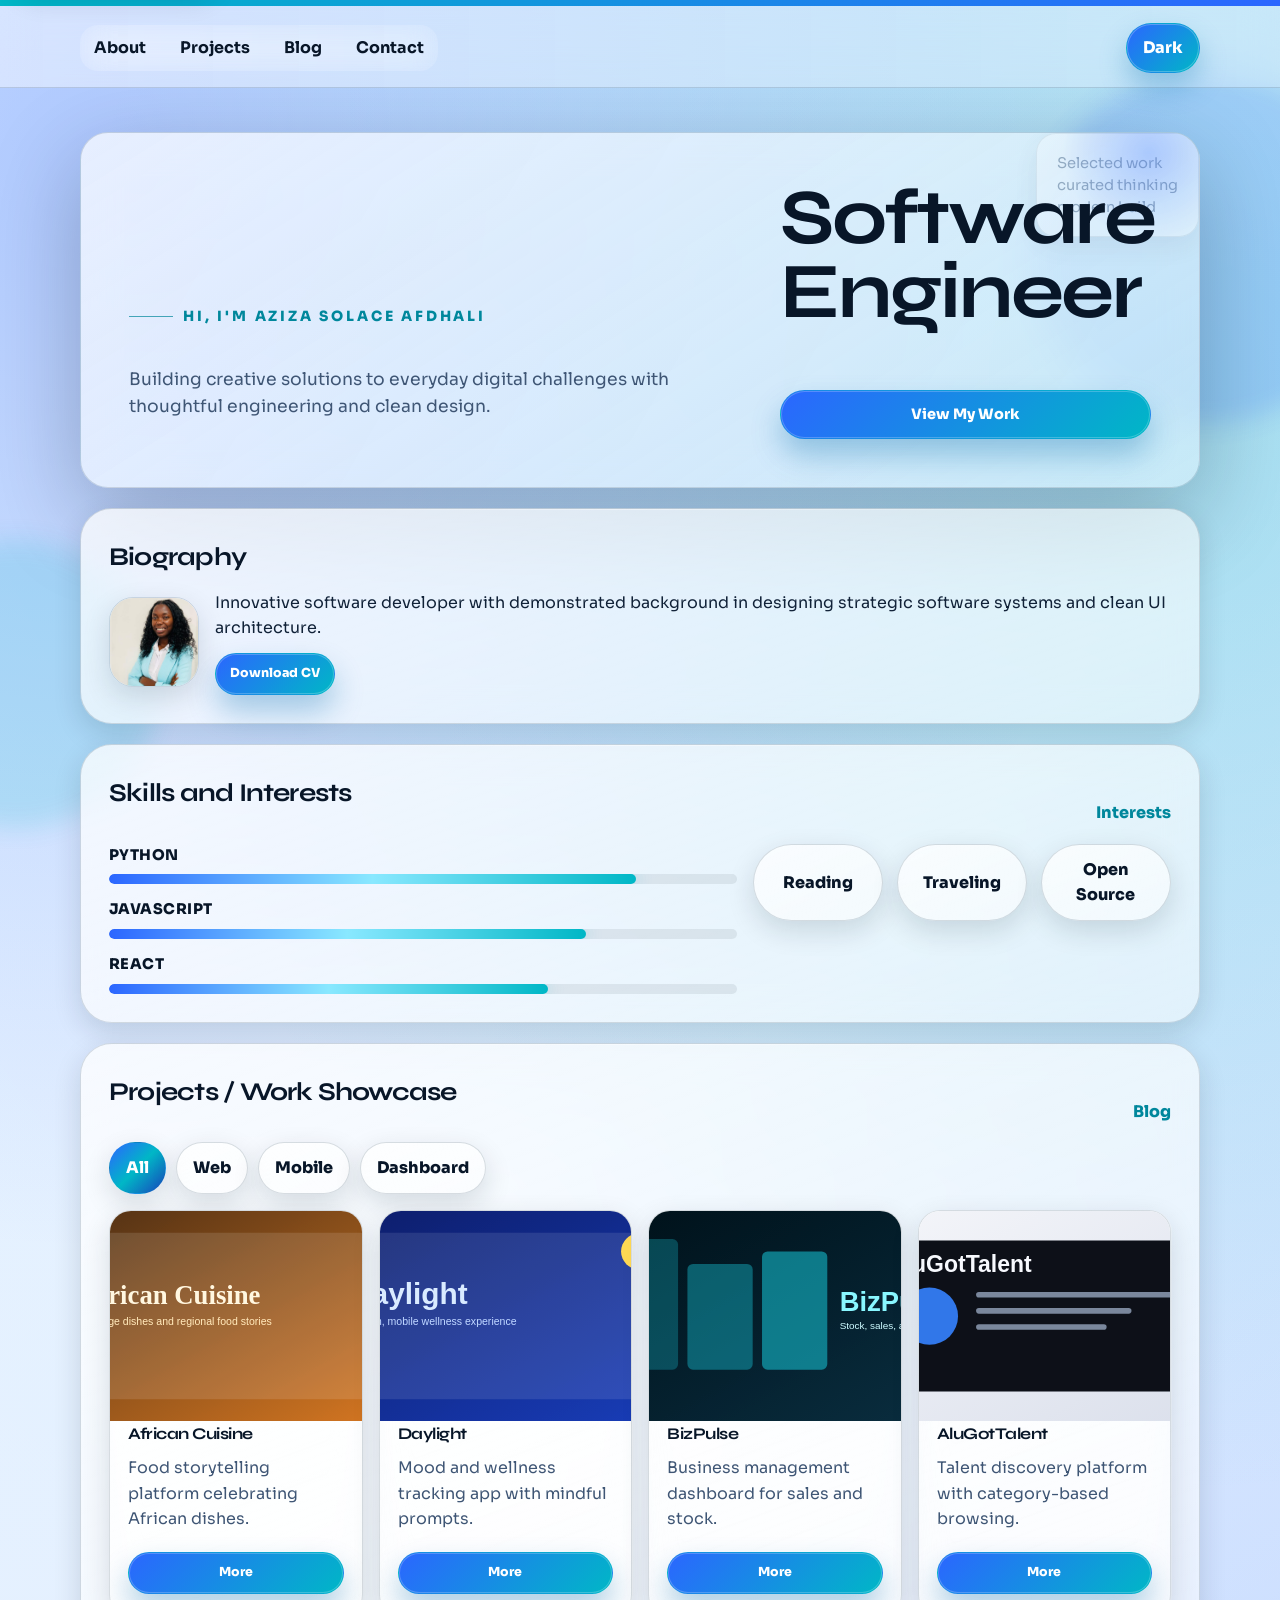
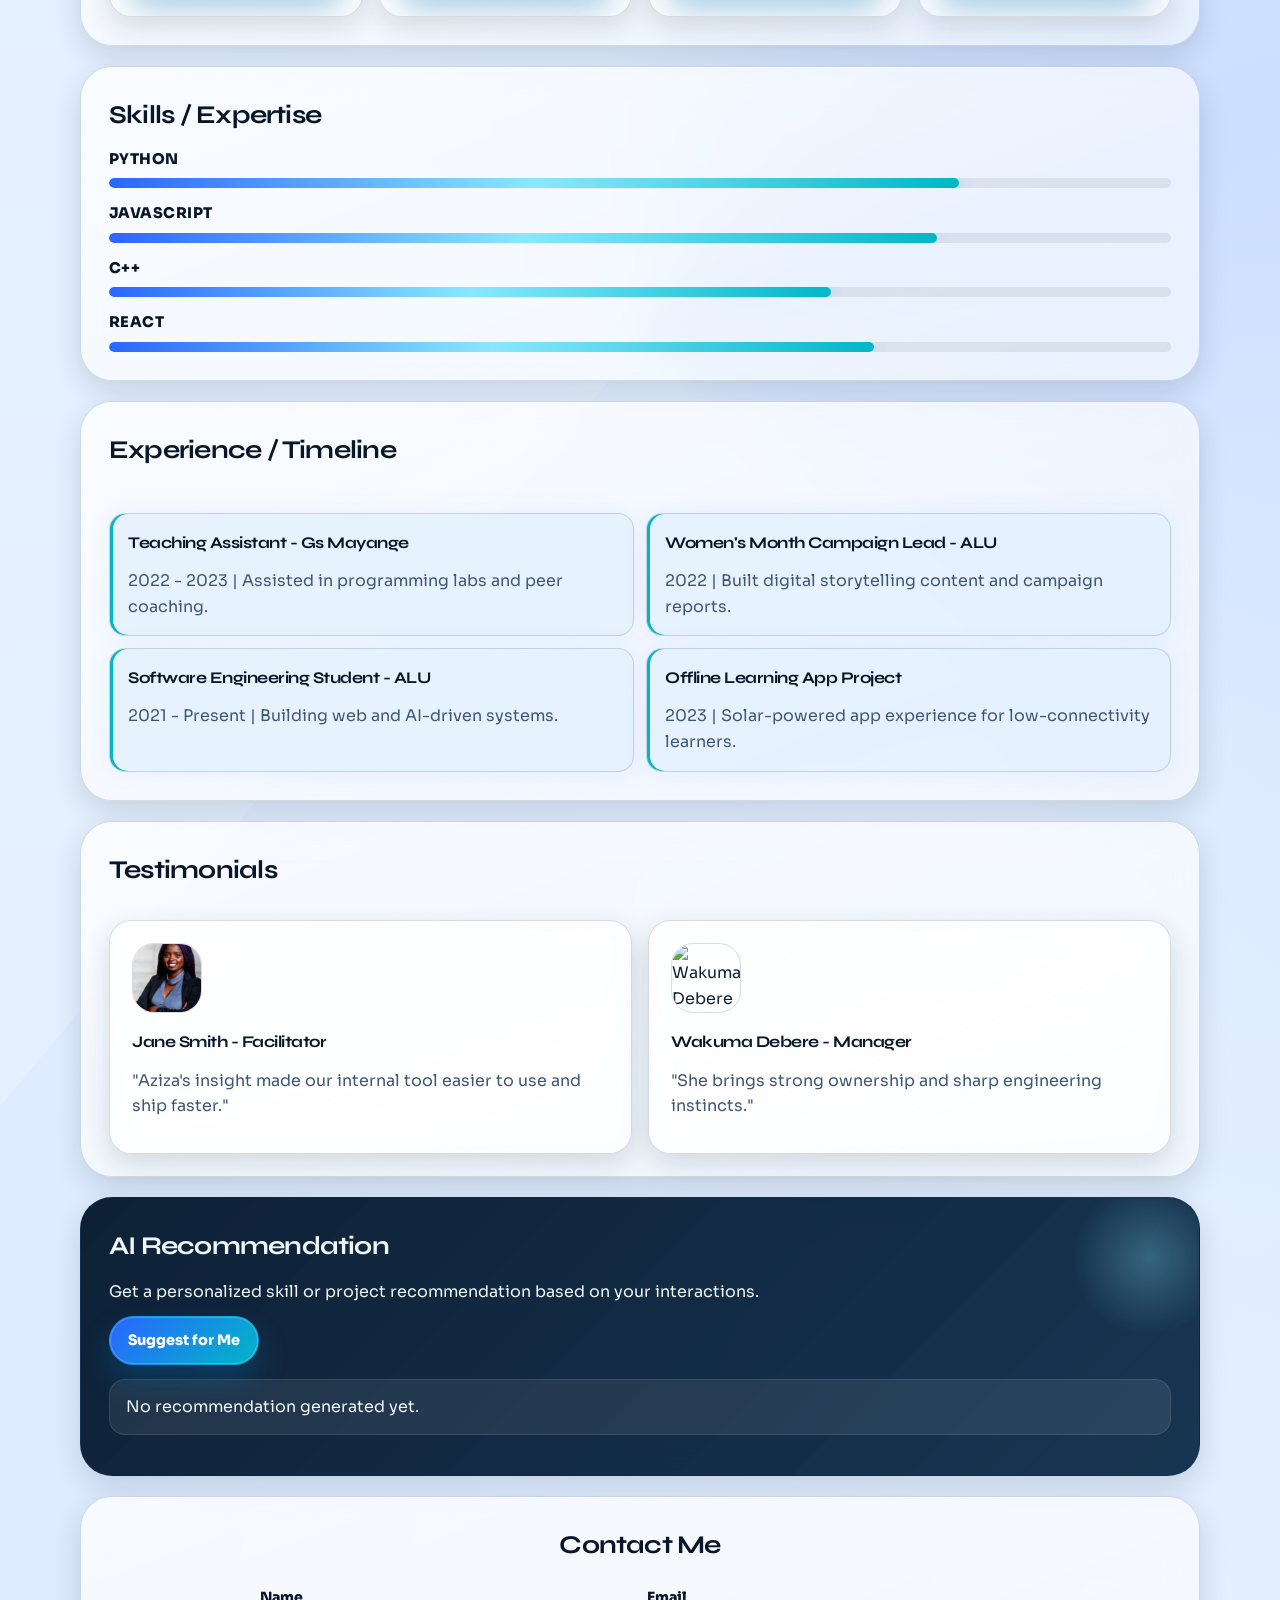
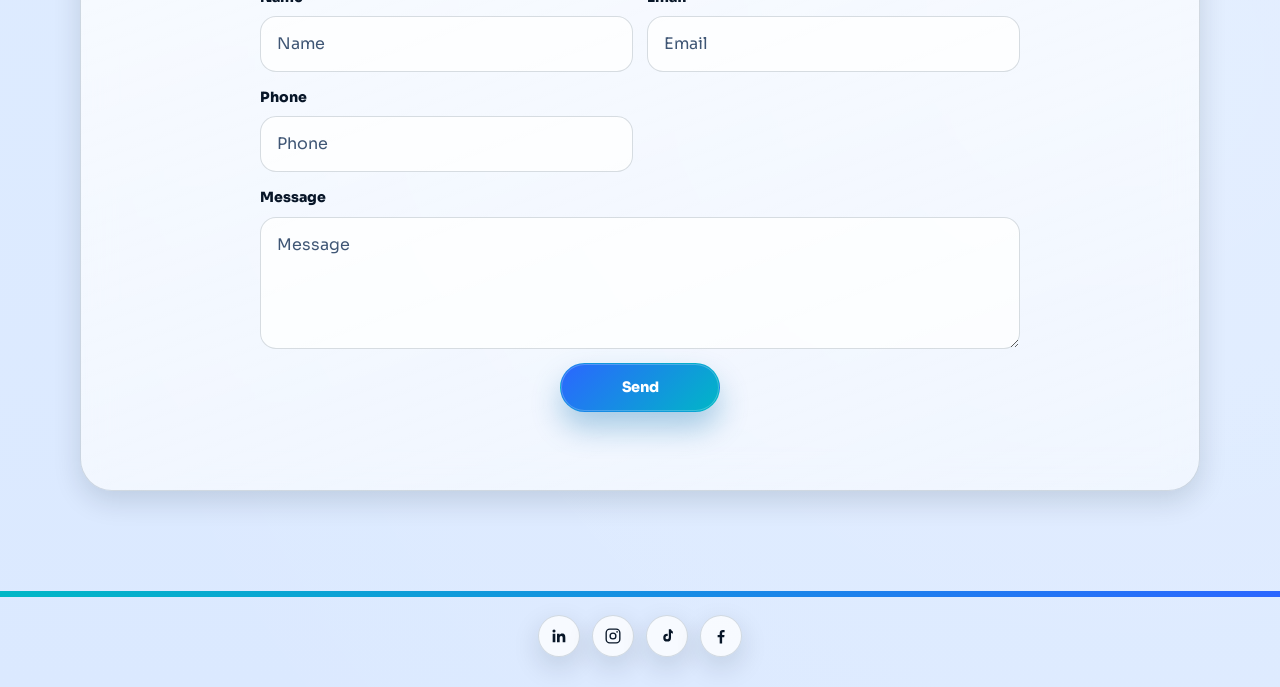
==== commit af14abe2: "polished the portifolio" ====
--- a/index.html
+++ b/index.html
@@ -9,7 +9,7 @@
 	<title>Aziza Solace Afdhali | Portfolio</title>
 	<link rel="preconnect" href="https://fonts.googleapis.com" />
 	<link rel="preconnect" href="https://fonts.gstatic.com" crossorigin />
-	<link href="https://fonts.googleapis.com/css2?family=Manrope:wght@400;500;600;700;800&family=Space+Grotesk:wght@500;600;700&display=swap" rel="stylesheet" />
+	<link href="https://fonts.googleapis.com/css2?family=Manrope:wght@400;500;600;700;800&family=Sora:wght@400;500;600;700&family=Space+Grotesk:wght@500;600;700&family=Syne:wght@500;600;700;800&display=swap" rel="stylesheet" />
 	<link rel="stylesheet" href="style.css" />
 </head>
 <body>
--- a/style.css
+++ b/style.css
@@ -1,50 +1,52 @@
 :root {
-	--bg: #f4efe7;
-	--bg-alt: #efe7dc;
-	--surface: rgba(255, 255, 255, 0.74);
-	--surface-strong: rgba(255, 255, 255, 0.92);
-	--surface-soft: rgba(255, 248, 240, 0.76);
-	--surface-tint: rgba(246, 237, 225, 0.9);
-	--text: #172026;
-	--text-muted: #58646c;
-	--heading: #0d1318;
-	--accent: #a85d2f;
-	--accent-strong: #7f3f18;
-	--accent-secondary: #1f6f78;
-	--accent-secondary-strong: #13464d;
-	--border: rgba(23, 32, 38, 0.1);
-	--border-strong: rgba(23, 32, 38, 0.16);
-	--shadow-sm: 0 8px 22px rgba(26, 20, 14, 0.08);
-	--shadow-md: 0 22px 50px rgba(26, 20, 14, 0.14);
-	--shadow-lg: 0 28px 80px rgba(26, 20, 14, 0.22);
+	--font-body: "Sora", "Manrope", sans-serif;
+	--font-display: "Syne", "Space Grotesk", sans-serif;
+	--bg: #e8f4ff;
+	--bg-alt: #dbe9ff;
+	--surface: rgba(255, 255, 255, 0.52);
+	--surface-strong: rgba(255, 255, 255, 0.76);
+	--surface-soft: rgba(237, 247, 255, 0.6);
+	--surface-tint: rgba(227, 240, 255, 0.76);
+	--text: #112238;
+	--text-muted: #3f5675;
+	--heading: #081628;
+	--accent: #00b7c6;
+	--accent-strong: #00879c;
+	--accent-secondary: #2b66ff;
+	--accent-secondary-strong: #1944bc;
+	--border: rgba(18, 43, 72, 0.16);
+	--border-strong: rgba(24, 58, 96, 0.28);
+	--shadow-sm: 0 10px 28px rgba(10, 25, 45, 0.14);
+	--shadow-md: 0 24px 60px rgba(8, 21, 40, 0.2);
+	--shadow-lg: 0 30px 92px rgba(6, 16, 33, 0.26);
 	--radius-xl: 28px;
 	--radius-lg: 22px;
 	--radius-md: 16px;
 	--radius-sm: 12px;
 	--container: 1120px;
-	--focus: 0 0 0 4px rgba(168, 93, 47, 0.18);
+	--focus: 0 0 0 4px rgba(0, 183, 198, 0.24);
 }
 
 body[data-theme="dark"] {
-	--bg: #0c1114;
-	--bg-alt: #10181c;
-	--surface: rgba(16, 24, 28, 0.76);
-	--surface-strong: rgba(18, 27, 32, 0.92);
-	--surface-soft: rgba(20, 30, 35, 0.8);
-	--surface-tint: rgba(28, 40, 46, 0.92);
-	--text: #d9e4e7;
-	--text-muted: #95a4aa;
-	--heading: #f5fbfc;
-	--accent: #ff9d5c;
-	--accent-strong: #ff7f35;
-	--accent-secondary: #3bb6c0;
-	--accent-secondary-strong: #20828a;
-	--border: rgba(255, 255, 255, 0.08);
-	--border-strong: rgba(255, 255, 255, 0.14);
-	--shadow-sm: 0 10px 26px rgba(0, 0, 0, 0.24);
-	--shadow-md: 0 24px 56px rgba(0, 0, 0, 0.32);
-	--shadow-lg: 0 36px 96px rgba(0, 0, 0, 0.42);
-	--focus: 0 0 0 4px rgba(255, 157, 92, 0.2);
+	--bg: #06101f;
+	--bg-alt: #08172b;
+	--surface: rgba(10, 26, 48, 0.56);
+	--surface-strong: rgba(9, 29, 53, 0.78);
+	--surface-soft: rgba(8, 31, 58, 0.66);
+	--surface-tint: rgba(12, 35, 62, 0.78);
+	--text: #d7ebff;
+	--text-muted: #93b2d5;
+	--heading: #f0f8ff;
+	--accent: #24d7eb;
+	--accent-strong: #00a4c0;
+	--accent-secondary: #4a86ff;
+	--accent-secondary-strong: #2b55c0;
+	--border: rgba(154, 206, 255, 0.22);
+	--border-strong: rgba(173, 219, 255, 0.34);
+	--shadow-sm: 0 12px 30px rgba(1, 8, 18, 0.36);
+	--shadow-md: 0 28px 66px rgba(1, 8, 18, 0.48);
+	--shadow-lg: 0 40px 108px rgba(1, 8, 18, 0.62);
+	--focus: 0 0 0 4px rgba(36, 215, 235, 0.3);
 }
 
 * {
@@ -62,13 +64,15 @@
 }
 
 body {
-	font-family: "Manrope", sans-serif;
+	font-family: var(--font-body);
 	line-height: 1.6;
 	color: var(--text);
 	min-height: 100vh;
 	background:
-		radial-gradient(circle at top left, rgba(168, 93, 47, 0.2), transparent 26%),
-		radial-gradient(circle at 90% 10%, rgba(31, 111, 120, 0.16), transparent 24%),
+		radial-gradient(circle at 8% 4%, rgba(43, 102, 255, 0.3), transparent 28%),
+		radial-gradient(circle at 92% 10%, rgba(0, 183, 198, 0.26), transparent 30%),
+		radial-gradient(circle at 88% 84%, rgba(255, 255, 255, 0.2), transparent 32%),
+		conic-gradient(from 220deg at 50% 50%, rgba(255, 255, 255, 0.18), transparent 36%, rgba(43, 102, 255, 0.12) 58%, transparent 78%),
 		linear-gradient(180deg, var(--bg) 0%, var(--bg-alt) 100%);
 	position: relative;
 	overflow-x: hidden;
@@ -90,7 +94,8 @@
 	right: -8vw;
 	width: 22rem;
 	height: 22rem;
-	background: rgba(168, 93, 47, 0.12);
+	background: rgba(43, 102, 255, 0.24);
+	animation: floatDrift 14s ease-in-out infinite;
 }
 
 body::after {
@@ -98,7 +103,8 @@
 	bottom: 8vh;
 	width: 18rem;
 	height: 18rem;
-	background: rgba(31, 111, 120, 0.12);
+	background: rgba(0, 183, 198, 0.22);
+	animation: floatDrift 16s ease-in-out infinite reverse;
 }
 
 a {
@@ -145,27 +151,29 @@
 	top: 0;
 	z-index: 40;
 	backdrop-filter: blur(18px);
-	background: rgba(255, 255, 255, 0.34);
+	background: linear-gradient(90deg, rgba(255, 255, 255, 0.44), rgba(221, 236, 255, 0.38));
 	border-bottom: 1px solid var(--border);
 }
 
 body[data-theme="dark"] .top-header {
-	background: rgba(10, 15, 18, 0.58);
+	background: linear-gradient(90deg, rgba(4, 19, 38, 0.74), rgba(5, 25, 48, 0.66));
 }
 
 .top-header__bar,
 .site-footer__bar {
 	height: 6px;
-	background: linear-gradient(90deg, var(--accent), var(--accent-secondary));
+	background: linear-gradient(90deg, var(--accent), var(--accent-secondary), var(--accent));
+	background-size: 200% 100%;
+	animation: ribbonShift 8s linear infinite;
 }
 
 .scroll-progress {
 	height: 3px;
 	width: 100%;
-	background: linear-gradient(90deg, var(--accent), var(--accent-secondary));
+	background: linear-gradient(90deg, var(--accent), #8de7ff, var(--accent-secondary));
 	transform-origin: left center;
 	transform: scaleX(0);
-	box-shadow: 0 0 18px rgba(168, 93, 47, 0.22);
+	box-shadow: 0 0 20px rgba(0, 183, 198, 0.38);
 }
 
 .top-header__controls {
@@ -195,7 +203,7 @@
 	height: 46px;
 	border: 1px solid var(--border);
 	border-radius: 999px;
-	background: var(--surface-strong);
+	background: linear-gradient(160deg, var(--surface-strong), var(--surface-soft));
 	box-shadow: var(--shadow-sm);
 	cursor: pointer;
 	padding: 0;
@@ -218,9 +226,10 @@
 	min-width: 220px;
 	padding: 10px;
 	border-radius: 18px;
-	background: var(--surface-strong);
+	background: linear-gradient(155deg, var(--surface-strong), var(--surface));
 	border: 1px solid var(--border);
 	box-shadow: var(--shadow-md);
+	backdrop-filter: blur(16px);
 	transform: translateY(-8px) scale(0.98);
 	opacity: 0;
 	pointer-events: none;
@@ -255,13 +264,13 @@
 }
 
 .theme-toggle {
-	border: 1px solid rgba(168, 93, 47, 0.22);
-	background: linear-gradient(135deg, var(--accent), var(--accent-strong));
+	border: 1px solid rgba(0, 183, 198, 0.34);
+	background: linear-gradient(135deg, var(--accent-secondary), var(--accent));
 	color: #fff;
 	border-radius: 999px;
 	padding: 11px 16px;
 	font-weight: 800;
-	box-shadow: 0 16px 30px rgba(168, 93, 47, 0.24);
+	box-shadow: 0 14px 28px rgba(0, 108, 173, 0.3), inset 0 0 0 1px rgba(255, 255, 255, 0.25);
 	cursor: pointer;
 }
 
@@ -303,7 +312,7 @@
 h1,
 h2,
 h3 {
-	font-family: "Space Grotesk", sans-serif;
+	font-family: var(--font-display);
 	color: var(--heading);
 	letter-spacing: -0.03em;
 	margin: 0 0 12px;
@@ -334,18 +343,24 @@
 	margin-top: 10px;
 	border-radius: var(--radius-xl);
 	background:
-		linear-gradient(145deg, rgba(255, 255, 255, 0.82), rgba(255, 250, 242, 0.72)),
-		linear-gradient(120deg, rgba(168, 93, 47, 0.08), rgba(31, 111, 120, 0.1));
+		linear-gradient(148deg, rgba(255, 255, 255, 0.76), rgba(233, 244, 255, 0.58)),
+		linear-gradient(120deg, rgba(43, 102, 255, 0.14), rgba(0, 183, 198, 0.1));
 	border: 1px solid var(--border);
 	box-shadow: var(--shadow-lg);
-	backdrop-filter: blur(16px);
+	backdrop-filter: blur(18px);
 	text-align: left;
+	isolation: isolate;
+}
+
+.hero > * {
+	position: relative;
+	z-index: 1;
 }
 
 body[data-theme="dark"] .hero {
 	background:
-		linear-gradient(145deg, rgba(17, 25, 29, 0.94), rgba(23, 34, 39, 0.82)),
-		linear-gradient(120deg, rgba(255, 157, 92, 0.08), rgba(59, 182, 192, 0.08));
+		linear-gradient(145deg, rgba(8, 28, 52, 0.88), rgba(8, 36, 63, 0.76)),
+		linear-gradient(120deg, rgba(36, 215, 235, 0.14), rgba(74, 134, 255, 0.12));
 }
 
 .hero::after {
@@ -356,8 +371,21 @@
 	width: 180px;
 	height: 180px;
 	border-radius: 50%;
-	background: radial-gradient(circle, rgba(168, 93, 47, 0.22), transparent 68%);
+	background: radial-gradient(circle, rgba(43, 102, 255, 0.28), transparent 68%);
 	pointer-events: none;
+	animation: pulseGlow 6s ease-in-out infinite;
+}
+
+.hero::before {
+	content: "";
+	position: absolute;
+	inset: 0;
+	background:
+		linear-gradient(100deg, rgba(255, 255, 255, 0.28), transparent 48%),
+		repeating-linear-gradient(90deg, rgba(23, 32, 38, 0.035) 0, rgba(23, 32, 38, 0.035) 1px, transparent 1px, transparent 18px);
+	opacity: 0.42;
+	pointer-events: none;
+	z-index: 0;
 }
 
 .hero__intro {
@@ -368,7 +396,7 @@
 	font-size: 0.88rem;
 	font-weight: 800;
 	text-transform: uppercase;
-	letter-spacing: 0.16em;
+	letter-spacing: 0.2em;
 	color: var(--accent-strong);
 }
 
@@ -391,15 +419,15 @@
 	display: inline-flex;
 	align-items: center;
 	justify-content: center;
-	border: 1px solid rgba(168, 93, 47, 0.18);
+	border: 1px solid rgba(0, 183, 198, 0.34);
 	border-radius: 999px;
 	padding: 12px 18px;
 	font-size: 0.9rem;
 	font-weight: 800;
 	text-decoration: none;
 	color: #fff;
-	background: linear-gradient(135deg, var(--accent), var(--accent-strong));
-	box-shadow: 0 16px 30px rgba(168, 93, 47, 0.24);
+	background: linear-gradient(135deg, var(--accent-secondary), var(--accent));
+	box-shadow: 0 16px 30px rgba(0, 106, 171, 0.32), inset 0 0 0 1px rgba(255, 255, 255, 0.22);
 	cursor: pointer;
 }
 
@@ -435,10 +463,31 @@
 .comment-area {
 	padding: clamp(18px, 3vw, 28px);
 	border-radius: var(--radius-xl);
-	background: var(--surface);
+	background: linear-gradient(160deg, var(--surface-strong), var(--surface));
 	border: 1px solid var(--border);
 	box-shadow: var(--shadow-sm);
-	backdrop-filter: blur(12px);
+	backdrop-filter: blur(16px);
+	position: relative;
+}
+
+.bio-card::after,
+.skills-interests::after,
+.projects::after,
+.timeline::after,
+.testimonials::after,
+.contact::after,
+.blog-list::after,
+.comment-area::after,
+.code-block::after {
+	content: "";
+	position: absolute;
+	top: 0;
+	left: 0;
+	width: 100%;
+	height: 1px;
+	background: linear-gradient(90deg, transparent, rgba(255, 255, 255, 0.75), transparent);
+	opacity: 0.6;
+	pointer-events: none;
 }
 
 .bio-card__content {
@@ -499,6 +548,8 @@
 	font-size: 0.92rem;
 	font-weight: 800;
 	color: var(--heading);
+	text-transform: uppercase;
+	letter-spacing: 0.03em;
 }
 
 .bar {
@@ -517,8 +568,8 @@
 	display: block;
 	height: 100%;
 	border-radius: inherit;
-	background: linear-gradient(90deg, var(--accent-secondary), var(--accent));
-	box-shadow: 0 0 18px rgba(168, 93, 47, 0.18);
+	background: linear-gradient(90deg, var(--accent-secondary), #89e8ff, var(--accent));
+	box-shadow: 0 0 18px rgba(0, 183, 198, 0.32);
 }
 
 .interest-chips {
@@ -529,7 +580,7 @@
 	border: 1px solid var(--border);
 	border-radius: 999px;
 	padding: 12px 16px;
-	background: var(--surface-strong);
+	background: linear-gradient(155deg, var(--surface-strong), var(--surface));
 	color: var(--heading);
 	font-weight: 800;
 	cursor: pointer;
@@ -538,7 +589,7 @@
 
 .chip.active,
 .chip:hover {
-	background: linear-gradient(135deg, var(--accent-secondary), var(--accent-secondary-strong));
+	background: linear-gradient(135deg, var(--accent-secondary), var(--accent), var(--accent-secondary-strong));
 	color: #fff;
 	border-color: transparent;
 }
@@ -556,17 +607,23 @@
 	overflow: hidden;
 	border-radius: var(--radius-lg);
 	border: 1px solid var(--border);
-	background: var(--surface-strong);
+	background: linear-gradient(160deg, var(--surface-strong), var(--surface));
 	box-shadow: var(--shadow-sm);
-	transition: transform 220ms ease, box-shadow 220ms ease, border-color 220ms ease;
+	transition: transform 260ms ease, box-shadow 260ms ease, border-color 260ms ease;
+	transform-origin: center bottom;
+	backdrop-filter: blur(14px);
 }
 
 .project-card:hover,
 .testimonial-card:hover,
 .blog-card:hover {
-	transform: translateY(-6px);
-	box-shadow: var(--shadow-md);
+	transform: translateY(-8px) scale(1.01);
+	box-shadow: var(--shadow-md), 0 0 0 1px rgba(141, 231, 255, 0.35), 0 0 36px rgba(0, 183, 198, 0.18);
 	border-color: var(--border-strong);
+}
+
+.project-card:hover {
+	transform: translateY(-10px) rotate(-0.4deg) scale(1.015);
 }
 
 .project-card {
@@ -580,7 +637,8 @@
 	width: 100%;
 	height: 210px;
 	object-fit: cover;
-	background: linear-gradient(135deg, rgba(168, 93, 47, 0.12), rgba(31, 111, 120, 0.12));
+	background: linear-gradient(135deg, rgba(43, 102, 255, 0.16), rgba(0, 183, 198, 0.14));
+	filter: saturate(1.06) contrast(1.02);
 }
 
 .project-card > :not(img),
@@ -628,7 +686,7 @@
 	border-radius: var(--radius-md);
 	background: var(--surface-tint);
 	border: 1px solid var(--border);
-	box-shadow: inset 3px 0 0 var(--accent);
+	box-shadow: inset 3px 0 0 var(--accent), 0 0 24px rgba(43, 102, 255, 0.08);
 }
 
 .timeline p {
@@ -660,8 +718,8 @@
 
 .ai-box {
 	background:
-		linear-gradient(135deg, rgba(13, 19, 24, 0.96), rgba(25, 39, 45, 0.92)),
-		linear-gradient(135deg, rgba(168, 93, 47, 0.18), rgba(31, 111, 120, 0.18));
+		linear-gradient(135deg, rgba(4, 23, 43, 0.95), rgba(6, 34, 64, 0.9)),
+		linear-gradient(135deg, rgba(43, 102, 255, 0.22), rgba(0, 183, 198, 0.18));
 	color: #eef6f7;
 	position: relative;
 	overflow: hidden;
@@ -675,7 +733,7 @@
 	width: 160px;
 	height: 160px;
 	border-radius: 50%;
-	background: radial-gradient(circle, rgba(255, 157, 92, 0.18), transparent 68%);
+	background: radial-gradient(circle, rgba(137, 232, 255, 0.28), transparent 68%);
 	pointer-events: none;
 }
 
@@ -751,7 +809,7 @@
 .contact-form input:focus,
 .contact-form textarea:focus,
 .comment-area textarea:focus {
-	border-color: rgba(168, 93, 47, 0.35);
+	border-color: rgba(0, 183, 198, 0.45);
 	box-shadow: var(--focus);
 }
 
@@ -793,7 +851,7 @@
 }
 
 .site-footer__links a:hover {
-	background: linear-gradient(135deg, var(--accent), var(--accent-strong));
+	background: linear-gradient(135deg, var(--accent-secondary), var(--accent));
 	color: #fff;
 	border-color: transparent;
 }
@@ -834,13 +892,56 @@
 
 .reveal {
 	opacity: 0;
-	transform: translateY(24px);
-	transition: opacity 650ms ease, transform 650ms ease;
+	transform: translateY(24px) scale(0.99);
+	transition: opacity 700ms ease, transform 700ms cubic-bezier(0.2, 0.8, 0.2, 1);
 }
 
 .reveal.visible {
 	opacity: 1;
-	transform: translateY(0);
+	transform: translateY(0) scale(1);
+}
+
+.page-content > section:nth-child(2).reveal {
+	transition-delay: 40ms;
+}
+
+.page-content > section:nth-child(3).reveal {
+	transition-delay: 90ms;
+}
+
+.page-content > section:nth-child(4).reveal {
+	transition-delay: 130ms;
+}
+
+@keyframes floatDrift {
+	0%,
+	100% {
+		transform: translate3d(0, 0, 0) scale(1);
+	}
+	50% {
+		transform: translate3d(-10px, 8px, 0) scale(1.04);
+	}
+}
+
+@keyframes pulseGlow {
+	0%,
+	100% {
+		opacity: 0.65;
+		transform: scale(1);
+	}
+	50% {
+		opacity: 1;
+		transform: scale(1.08);
+	}
+}
+
+@keyframes ribbonShift {
+	0% {
+		background-position: 0% 50%;
+	}
+	100% {
+		background-position: 200% 50%;
+	}
 }
 
 .blog-main h1 {
@@ -975,6 +1076,24 @@
 
 	.contact-form {
 		grid-template-columns: repeat(2, minmax(0, 1fr));
+	}
+}
+
+@media (max-width: 699px) {
+	body::before,
+	body::after {
+		opacity: 0.5;
+		filter: blur(16px);
+	}
+
+	.project-card:hover,
+	.testimonial-card:hover,
+	.blog-card:hover {
+		transform: translateY(-5px) scale(1.005);
+	}
+
+	.hero {
+		padding: clamp(24px, 6vw, 34px);
 	}
 }
 
